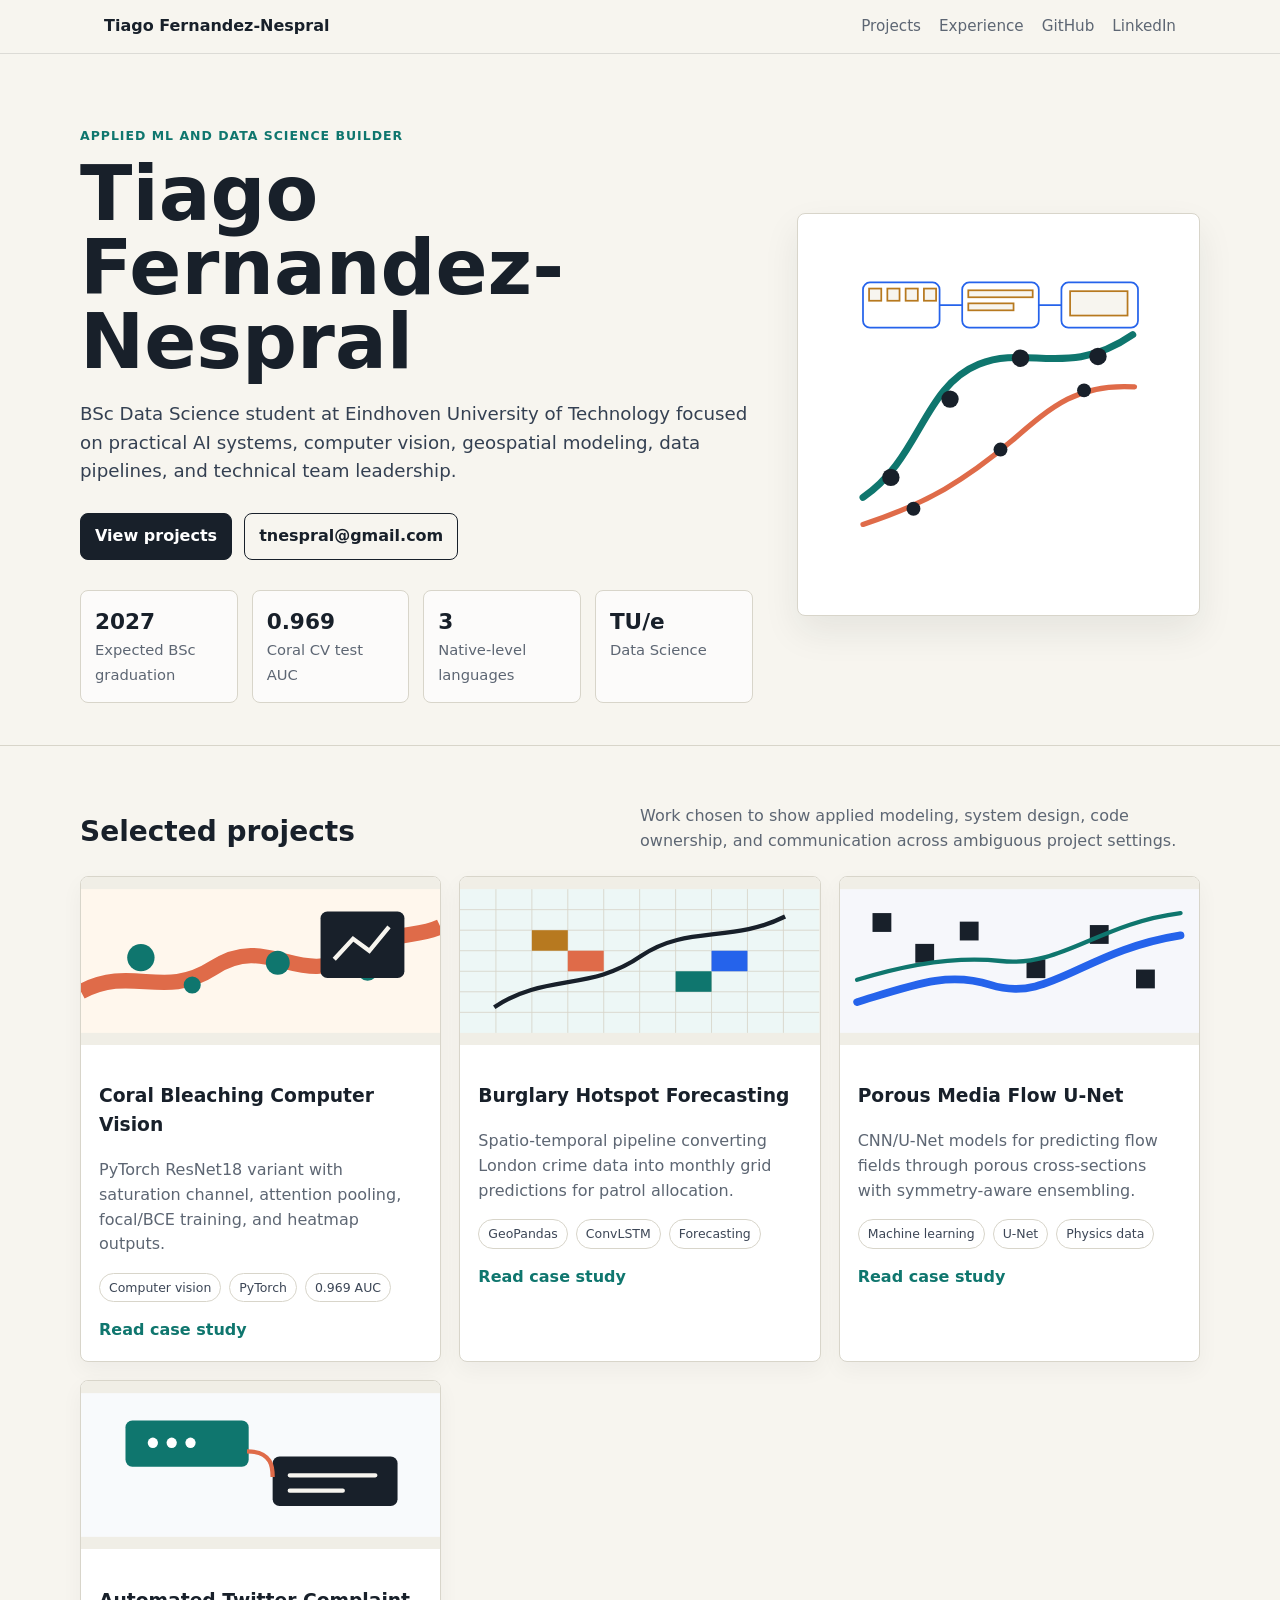
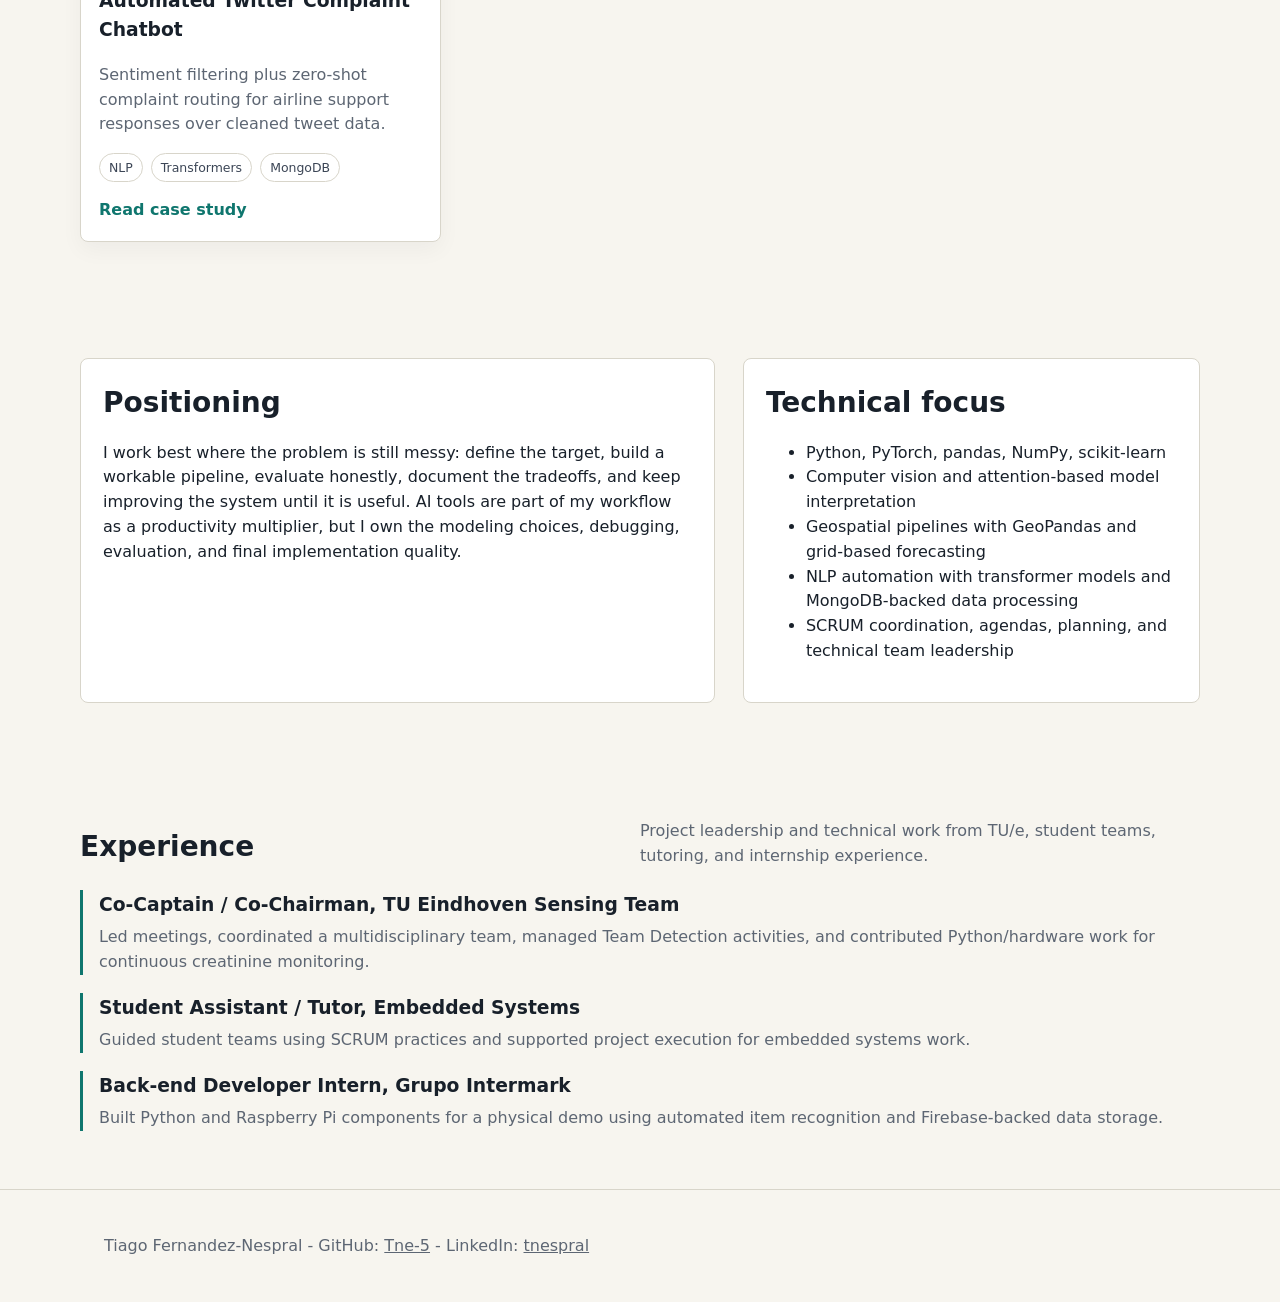
==== index.html @ 51a714b1 "Add files via upload" ====
<!doctype html>
<html lang="en">
<head>
  <meta charset="utf-8">
  <meta name="viewport" content="width=device-width, initial-scale=1">
  <meta name="description" content="Portfolio of Tiago Fernandez-Nespral, applied data science and machine learning student at TU/e.">
  <title>Tiago Fernandez-Nespral</title>
  <link rel="stylesheet" href="styles.css">
</head>
<body>
  <header class="site-header">
    <nav class="nav" aria-label="Primary">
      <a class="brand" href="index.html">Tiago Fernandez-Nespral</a>
      <div class="nav-links">
        <a href="#projects">Projects</a>
        <a href="#experience">Experience</a>
        <a href="https://github.com/Tne-5">GitHub</a>
        <a href="https://www.linkedin.com/in/tnespral/">LinkedIn</a>
      </div>
    </nav>
  </header>

  <main>
    <section class="intro">
      <div class="intro-grid">
        <div>
          <p class="eyebrow">Applied ML and data science builder</p>
          <h1>Tiago Fernandez-Nespral</h1>
          <p class="lead">
            BSc Data Science student at Eindhoven University of Technology focused on practical AI systems,
            computer vision, geospatial modeling, data pipelines, and technical team leadership.
          </p>
          <div class="actions">
            <a class="button" href="#projects">View projects</a>
            <a class="button secondary" href="mailto:tnespral@gmail.com">tnespral@gmail.com</a>
          </div>
          <div class="stats" aria-label="Profile highlights">
            <div class="stat"><strong>2027</strong><span>Expected BSc graduation</span></div>
            <div class="stat"><strong>0.969</strong><span>Coral CV test AUC</span></div>
            <div class="stat"><strong>3</strong><span>Native-level languages</span></div>
            <div class="stat"><strong>TU/e</strong><span>Data Science</span></div>
          </div>
        </div>
        <div class="system-panel" aria-hidden="true">
          <svg class="system-visual" viewBox="0 0 420 420" role="img" aria-label="Applied AI systems visual">
            <rect width="420" height="420" fill="#ffffff"/>
            <path d="M54 305 C120 260 123 178 187 152 C243 129 290 169 364 118" fill="none" stroke="#0f766e" stroke-width="8" stroke-linecap="round"/>
            <path d="M54 336 C128 312 173 284 225 240 C272 199 302 174 366 178" fill="none" stroke="#df6b49" stroke-width="6" stroke-linecap="round"/>
            <g fill="#18202a">
              <circle cx="86" cy="282" r="10"/>
              <circle cx="154" cy="192" r="10"/>
              <circle cx="235" cy="145" r="10"/>
              <circle cx="324" cy="143" r="10"/>
              <circle cx="112" cy="318" r="8"/>
              <circle cx="212" cy="250" r="8"/>
              <circle cx="308" cy="182" r="8"/>
            </g>
            <g fill="none" stroke="#2563eb" stroke-width="2">
              <rect x="54" y="58" width="88" height="52" rx="8"/>
              <rect x="168" y="58" width="88" height="52" rx="8"/>
              <rect x="282" y="58" width="88" height="52" rx="8"/>
              <path d="M142 84 H168 M256 84 H282"/>
            </g>
            <g fill="#f7f5ef" stroke="#b7791f" stroke-width="2">
              <rect x="61" y="65" width="14" height="14"/>
              <rect x="82" y="65" width="14" height="14"/>
              <rect x="103" y="65" width="14" height="14"/>
              <rect x="124" y="65" width="14" height="14"/>
              <rect x="175" y="67" width="74" height="8"/>
              <rect x="175" y="82" width="52" height="8"/>
              <rect x="292" y="68" width="66" height="28"/>
            </g>
          </svg>
        </div>
      </div>
    </section>

    <section id="projects" class="section wrap">
      <div class="section-head">
        <h2>Selected projects</h2>
        <p>Work chosen to show applied modeling, system design, code ownership, and communication across ambiguous project settings.</p>
      </div>

      <div class="projects">
        <article class="project-card">
          <svg class="project-visual" viewBox="0 0 420 168" aria-label="Coral model visual">
            <rect width="420" height="168" fill="#fff7ed"/>
            <path d="M0 120 C60 88 96 130 155 92 C219 50 255 118 320 76 C365 47 390 58 420 44" fill="none" stroke="#df6b49" stroke-width="18"/>
            <g fill="#0f766e"><circle cx="70" cy="80" r="16"/><circle cx="130" cy="112" r="10"/><circle cx="230" cy="86" r="14"/><circle cx="335" cy="95" r="12"/></g>
            <rect x="280" y="26" width="98" height="78" rx="8" fill="#18202a"/>
            <path d="M296 82 L318 58 L337 72 L360 44" fill="none" stroke="#f7f5ef" stroke-width="5"/>
          </svg>
          <div class="project-body">
            <h3>Coral Bleaching Computer Vision</h3>
            <p class="tagline">PyTorch ResNet18 variant with saturation channel, attention pooling, focal/BCE training, and heatmap outputs.</p>
            <ul class="meta"><li>Computer vision</li><li>PyTorch</li><li>0.969 AUC</li></ul>
            <a class="card-link" href="projects/coral-bleaching.html">Read case study</a>
          </div>
        </article>

        <article class="project-card">
          <svg class="project-visual" viewBox="0 0 420 168" aria-label="Burglary hotspot visual">
            <rect width="420" height="168" fill="#edf7f6"/>
            <g stroke="#d8d5ca" stroke-width="1">
              <path d="M0 24 H420 M0 48 H420 M0 72 H420 M0 96 H420 M0 120 H420 M0 144 H420"/>
              <path d="M42 0 V168 M84 0 V168 M126 0 V168 M168 0 V168 M210 0 V168 M252 0 V168 M294 0 V168 M336 0 V168 M378 0 V168"/>
            </g>
            <rect x="84" y="48" width="42" height="24" fill="#b7791f"/>
            <rect x="126" y="72" width="42" height="24" fill="#df6b49"/>
            <rect x="252" y="96" width="42" height="24" fill="#0f766e"/>
            <rect x="294" y="72" width="42" height="24" fill="#2563eb"/>
            <path d="M40 138 C100 98 152 120 212 78 C264 42 318 63 380 32" fill="none" stroke="#18202a" stroke-width="5"/>
          </svg>
          <div class="project-body">
            <h3>Burglary Hotspot Forecasting</h3>
            <p class="tagline">Spatio-temporal pipeline converting London crime data into monthly grid predictions for patrol allocation.</p>
            <ul class="meta"><li>GeoPandas</li><li>ConvLSTM</li><li>Forecasting</li></ul>
            <a class="card-link" href="projects/burglary-hotspot.html">Read case study</a>
          </div>
        </article>

        <article class="project-card">
          <svg class="project-visual" viewBox="0 0 420 168" aria-label="Porous media visual">
            <rect width="420" height="168" fill="#f6f7fb"/>
            <g fill="#18202a">
              <rect x="38" y="28" width="22" height="22"/><rect x="88" y="64" width="22" height="22"/><rect x="140" y="38" width="22" height="22"/>
              <rect x="218" y="82" width="22" height="22"/><rect x="292" y="42" width="22" height="22"/><rect x="346" y="94" width="22" height="22"/>
            </g>
            <path d="M20 132 C86 112 126 96 176 112 C244 134 284 72 398 54" fill="none" stroke="#2563eb" stroke-width="9" stroke-linecap="round"/>
            <path d="M20 106 C78 88 134 78 188 84 C258 92 303 40 398 28" fill="none" stroke="#0f766e" stroke-width="5" stroke-linecap="round"/>
          </svg>
          <div class="project-body">
            <h3>Porous Media Flow U-Net</h3>
            <p class="tagline">CNN/U-Net models for predicting flow fields through porous cross-sections with symmetry-aware ensembling.</p>
            <ul class="meta"><li>Machine learning</li><li>U-Net</li><li>Physics data</li></ul>
            <a class="card-link" href="projects/porous-media-flow.html">Read case study</a>
          </div>
        </article>

        <article class="project-card">
          <svg class="project-visual" viewBox="0 0 420 168" aria-label="Chatbot visual">
            <rect width="420" height="168" fill="#f8fafc"/>
            <rect x="52" y="32" width="144" height="54" rx="8" fill="#0f766e"/>
            <rect x="224" y="74" width="146" height="58" rx="8" fill="#18202a"/>
            <circle cx="84" cy="58" r="6" fill="#fff"/><circle cx="106" cy="58" r="6" fill="#fff"/><circle cx="128" cy="58" r="6" fill="#fff"/>
            <path d="M244 96 H344 M244 114 H306" stroke="#f7f5ef" stroke-width="5" stroke-linecap="round"/>
            <path d="M194 68 C224 68 224 88 224 98" fill="none" stroke="#df6b49" stroke-width="5"/>
          </svg>
          <div class="project-body">
            <h3>Automated Twitter Complaint Chatbot</h3>
            <p class="tagline">Sentiment filtering plus zero-shot complaint routing for airline support responses over cleaned tweet data.</p>
            <ul class="meta"><li>NLP</li><li>Transformers</li><li>MongoDB</li></ul>
            <a class="card-link" href="projects/twitter-chatbot.html">Read case study</a>
          </div>
        </article>
      </div>
    </section>

    <section id="experience" class="section wrap">
      <div class="two-col">
        <div class="panel">
          <h2>Positioning</h2>
          <p>
            I work best where the problem is still messy: define the target, build a workable pipeline,
            evaluate honestly, document the tradeoffs, and keep improving the system until it is useful.
            AI tools are part of my workflow as a productivity multiplier, but I own the modeling choices,
            debugging, evaluation, and final implementation quality.
          </p>
        </div>
        <div class="panel">
          <h2>Technical focus</h2>
          <ul>
            <li>Python, PyTorch, pandas, NumPy, scikit-learn</li>
            <li>Computer vision and attention-based model interpretation</li>
            <li>Geospatial pipelines with GeoPandas and grid-based forecasting</li>
            <li>NLP automation with transformer models and MongoDB-backed data processing</li>
            <li>SCRUM coordination, agendas, planning, and technical team leadership</li>
          </ul>
        </div>
      </div>
    </section>

    <section class="section wrap">
      <div class="section-head">
        <h2>Experience</h2>
        <p>Project leadership and technical work from TU/e, student teams, tutoring, and internship experience.</p>
      </div>
      <div class="timeline">
        <article class="timeline-item">
          <h3>Co-Captain / Co-Chairman, TU Eindhoven Sensing Team</h3>
          <p>Led meetings, coordinated a multidisciplinary team, managed Team Detection activities, and contributed Python/hardware work for continuous creatinine monitoring.</p>
        </article>
        <article class="timeline-item">
          <h3>Student Assistant / Tutor, Embedded Systems</h3>
          <p>Guided student teams using SCRUM practices and supported project execution for embedded systems work.</p>
        </article>
        <article class="timeline-item">
          <h3>Back-end Developer Intern, Grupo Intermark</h3>
          <p>Built Python and Raspberry Pi components for a physical demo using automated item recognition and Firebase-backed data storage.</p>
        </article>
      </div>
    </section>
  </main>

  <footer class="site-footer">
    <div class="wrap">
      <p>Tiago Fernandez-Nespral - GitHub: <a href="https://github.com/Tne-5">Tne-5</a> - LinkedIn: <a href="https://www.linkedin.com/in/tnespral/">tnespral</a></p>
    </div>
  </footer>
</body>
</html>
---- styles.css ----
:root {
  color-scheme: light;
  --bg: #f7f5ef;
  --surface: #ffffff;
  --ink: #18202a;
  --muted: #5d6673;
  --line: #d8d5ca;
  --teal: #0f766e;
  --blue: #2563eb;
  --coral: #df6b49;
  --gold: #b7791f;
  --green: #2f855a;
  --shadow: 0 16px 36px rgba(24, 32, 42, 0.08);
}

* {
  box-sizing: border-box;
}

body {
  margin: 0;
  font-family: Inter, ui-sans-serif, system-ui, -apple-system, BlinkMacSystemFont, "Segoe UI", sans-serif;
  background: var(--bg);
  color: var(--ink);
  line-height: 1.55;
}

a {
  color: inherit;
}

.site-header {
  position: sticky;
  top: 0;
  z-index: 10;
  border-bottom: 1px solid rgba(24, 32, 42, 0.12);
  background: rgba(247, 245, 239, 0.92);
  backdrop-filter: blur(14px);
}

.nav {
  max-width: 1120px;
  margin: 0 auto;
  padding: 14px 24px;
  display: flex;
  align-items: center;
  justify-content: space-between;
  gap: 24px;
}

.brand {
  font-weight: 800;
  text-decoration: none;
  letter-spacing: 0;
}

.nav-links {
  display: flex;
  gap: 18px;
  align-items: center;
  font-size: 0.95rem;
}

.nav-links a {
  text-decoration: none;
  color: var(--muted);
}

.nav-links a:hover {
  color: var(--ink);
}

.wrap {
  max-width: 1120px;
  margin: 0 auto;
  padding: 0 24px;
}

.intro {
  padding: 72px 24px 42px;
  border-bottom: 1px solid var(--line);
}

.intro-grid {
  max-width: 1120px;
  margin: 0 auto;
  display: grid;
  grid-template-columns: minmax(0, 1.25fr) minmax(320px, 0.75fr);
  gap: 44px;
  align-items: center;
}

.eyebrow {
  margin: 0 0 12px;
  color: var(--teal);
  font-weight: 700;
  text-transform: uppercase;
  font-size: 0.78rem;
  letter-spacing: 0.08em;
}

h1 {
  margin: 0;
  font-size: clamp(2.55rem, 6vw, 5.3rem);
  line-height: 0.96;
  letter-spacing: 0;
}

.lead {
  margin: 22px 0 0;
  max-width: 760px;
  color: #344052;
  font-size: 1.14rem;
}

.actions {
  display: flex;
  flex-wrap: wrap;
  gap: 12px;
  margin-top: 28px;
}

.button {
  min-height: 42px;
  display: inline-flex;
  align-items: center;
  justify-content: center;
  gap: 8px;
  border: 1px solid var(--ink);
  border-radius: 8px;
  padding: 10px 14px;
  background: var(--ink);
  color: #fff;
  text-decoration: none;
  font-weight: 700;
}

.button.secondary {
  background: transparent;
  color: var(--ink);
}

.system-panel {
  min-height: 350px;
  display: grid;
  place-items: center;
}

.system-visual {
  width: min(100%, 420px);
  aspect-ratio: 1;
  border: 1px solid var(--line);
  border-radius: 8px;
  background: var(--surface);
  box-shadow: var(--shadow);
  padding: 18px;
}

.section {
  padding: 58px 0;
}

.section-head {
  display: flex;
  align-items: end;
  justify-content: space-between;
  gap: 24px;
  margin-bottom: 22px;
}

h2 {
  margin: 0;
  font-size: 1.75rem;
  letter-spacing: 0;
}

.section-head p {
  margin: 0;
  max-width: 560px;
  color: var(--muted);
}

.stats {
  display: grid;
  grid-template-columns: repeat(4, minmax(0, 1fr));
  gap: 14px;
  margin-top: 30px;
}

.stat {
  border: 1px solid var(--line);
  border-radius: 8px;
  padding: 14px;
  background: rgba(255, 255, 255, 0.68);
}

.stat strong {
  display: block;
  font-size: 1.35rem;
}

.stat span {
  color: var(--muted);
  font-size: 0.92rem;
}

.projects {
  display: grid;
  grid-template-columns: repeat(3, minmax(0, 1fr));
  gap: 18px;
}

.project-card {
  min-height: 100%;
  border: 1px solid var(--line);
  border-radius: 8px;
  background: var(--surface);
  overflow: hidden;
  box-shadow: 0 8px 22px rgba(24, 32, 42, 0.045);
}

.project-visual {
  width: 100%;
  height: 168px;
  background: #f0eee6;
  display: block;
}

.project-body {
  padding: 18px;
}

.tagline {
  color: var(--muted);
  margin: 8px 0 16px;
}

.meta {
  display: flex;
  flex-wrap: wrap;
  gap: 8px;
  margin: 0 0 16px;
  padding: 0;
  list-style: none;
}

.meta li {
  border: 1px solid var(--line);
  border-radius: 999px;
  padding: 4px 9px;
  color: #3c4656;
  font-size: 0.78rem;
}

.card-link {
  display: inline-flex;
  font-weight: 800;
  text-decoration: none;
  color: var(--teal);
}

.two-col {
  display: grid;
  grid-template-columns: minmax(0, 1fr) minmax(280px, 0.72fr);
  gap: 28px;
}

.panel {
  border: 1px solid var(--line);
  border-radius: 8px;
  background: var(--surface);
  padding: 22px;
}

.panel h3,
.project-page h2 {
  margin-top: 0;
}

.timeline {
  display: grid;
  gap: 18px;
}

.timeline-item {
  border-left: 3px solid var(--teal);
  padding-left: 16px;
}

.timeline-item h3 {
  margin: 0;
}

.timeline-item p {
  margin: 6px 0 0;
  color: var(--muted);
}

.project-page {
  padding: 54px 0;
}

.project-title {
  padding: 52px 0 30px;
  border-bottom: 1px solid var(--line);
}

.project-title h1 {
  max-width: 860px;
}

.project-title p {
  max-width: 780px;
}

.detail-grid {
  display: grid;
  grid-template-columns: minmax(0, 1fr) minmax(260px, 0.42fr);
  gap: 24px;
}

.detail-grid .panel ul {
  padding-left: 18px;
}

.repo-link {
  color: var(--blue);
  font-weight: 800;
}

.site-footer {
  border-top: 1px solid var(--line);
  color: var(--muted);
  padding: 28px 24px;
}

pre {
  overflow-x: auto;
  border-radius: 8px;
  background: #111827;
  color: #eef2ff;
  padding: 16px;
  font-size: 0.88rem;
}

@media (max-width: 900px) {
  .intro-grid,
  .two-col,
  .detail-grid {
    grid-template-columns: 1fr;
  }

  .projects,
  .stats {
    grid-template-columns: repeat(2, minmax(0, 1fr));
  }
}

@media (max-width: 620px) {
  .nav {
    align-items: flex-start;
    flex-direction: column;
  }

  .nav-links {
    flex-wrap: wrap;
  }

  .intro {
    padding-top: 42px;
  }

  .projects,
  .stats {
    grid-template-columns: 1fr;
  }

  .section-head {
    align-items: start;
    flex-direction: column;
  }
}
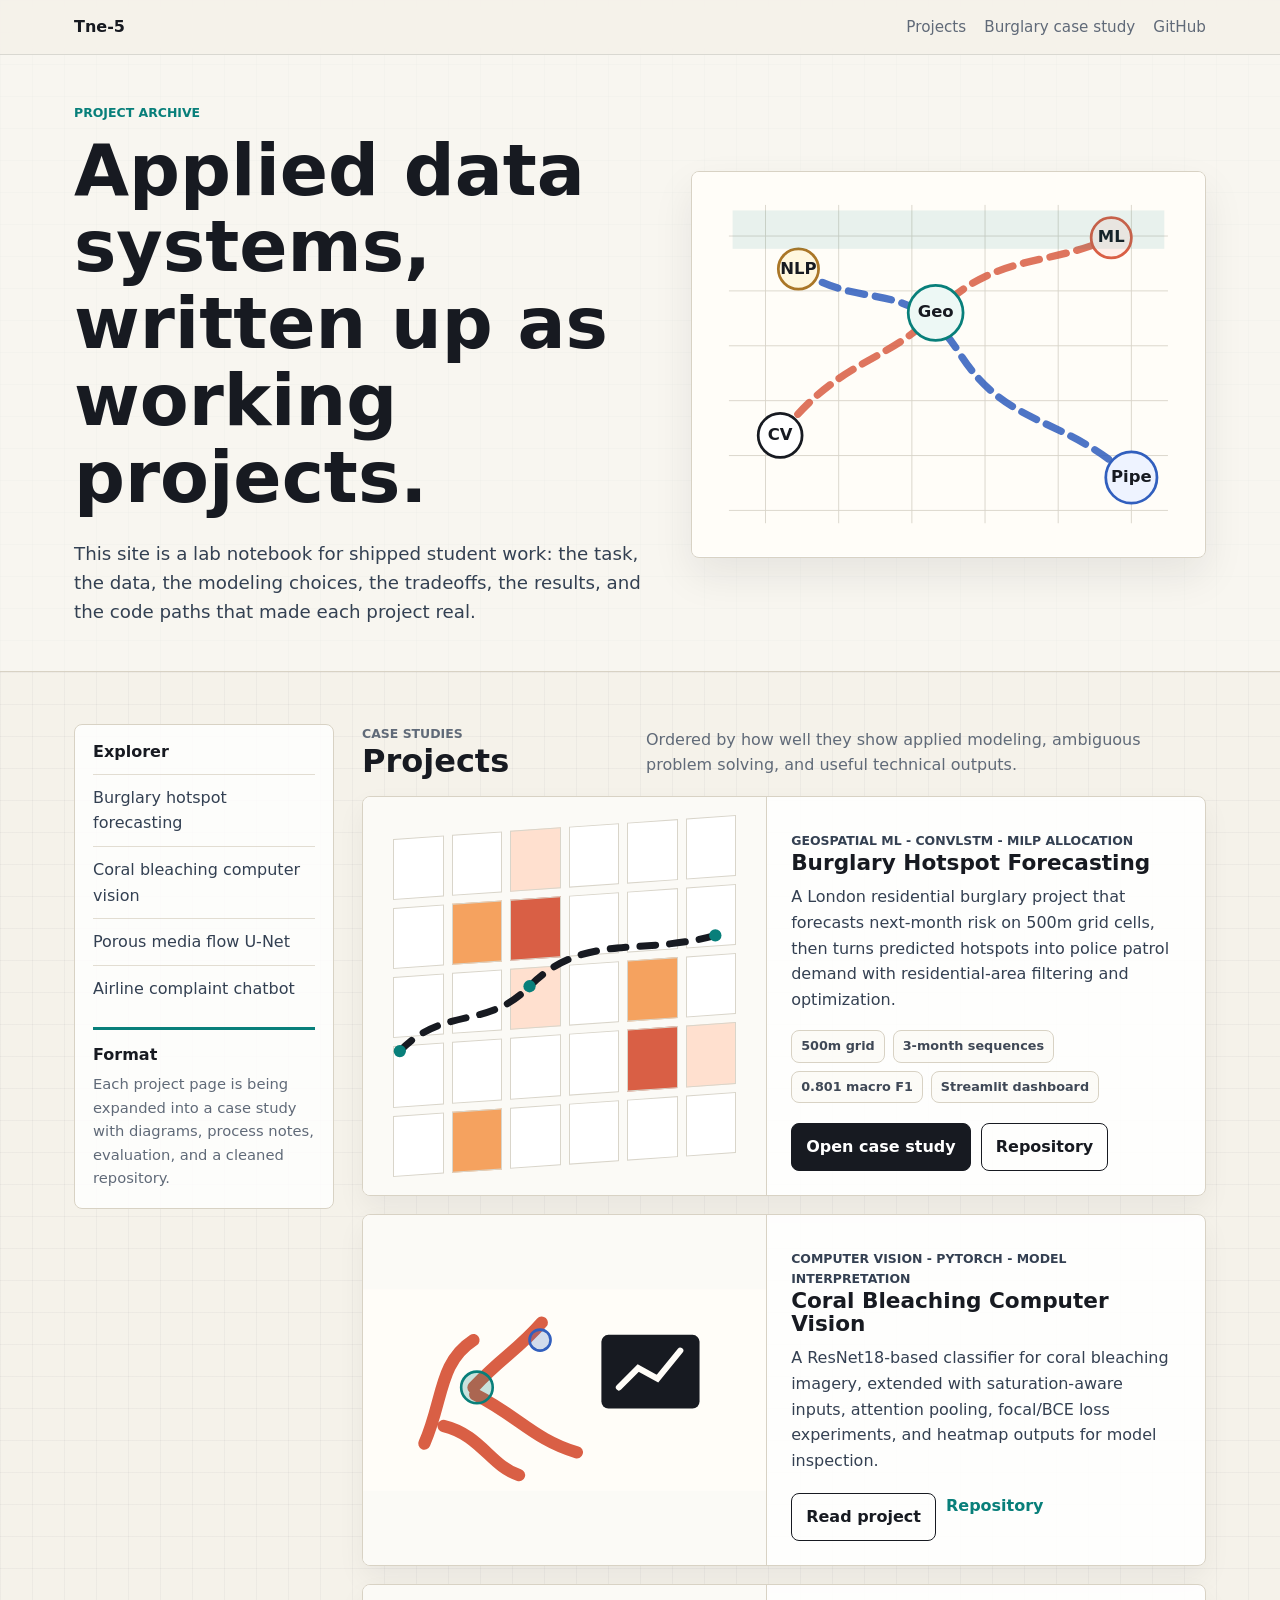
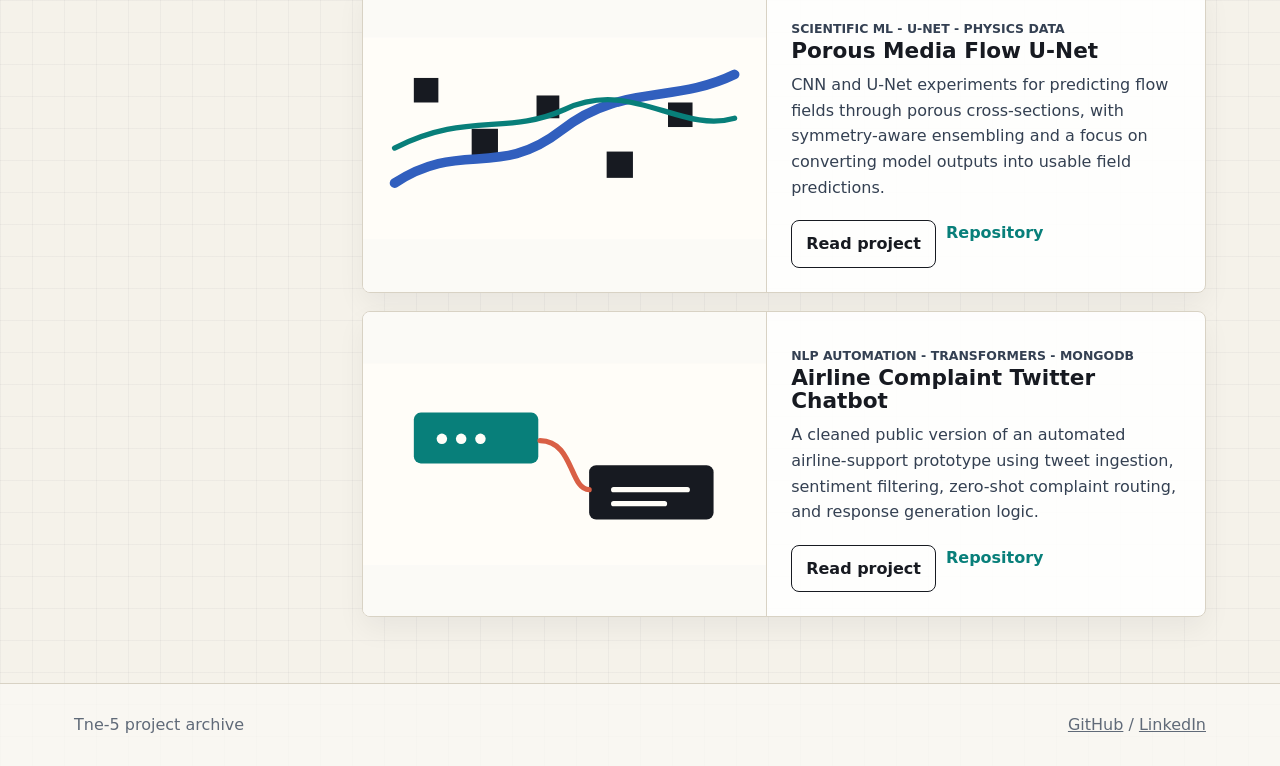
==== commit 8e1ae325: "Project archive website" ====
--- a/index.html
+++ b/index.html
@@ -3,208 +3,216 @@
 <head>
   <meta charset="utf-8">
   <meta name="viewport" content="width=device-width, initial-scale=1">
-  <meta name="description" content="Portfolio of Tiago Fernandez-Nespral, applied data science and machine learning student at TU/e.">
-  <title>Tiago Fernandez-Nespral</title>
+  <meta name="description" content="A project archive for applied data science, machine learning, computer vision, geospatial modeling, and technical prototypes by Tne-5.">
+  <title>Tne-5 Project Archive</title>
   <link rel="stylesheet" href="styles.css">
 </head>
-<body>
+<body class="archive-page">
   <header class="site-header">
     <nav class="nav" aria-label="Primary">
-      <a class="brand" href="index.html">Tiago Fernandez-Nespral</a>
+      <a class="brand" href="index.html">Tne-5</a>
       <div class="nav-links">
-        <a href="#projects">Projects</a>
-        <a href="#experience">Experience</a>
+        <a href="#project-index">Projects</a>
+        <a href="projects/burglary-hotspot.html">Burglary case study</a>
         <a href="https://github.com/Tne-5">GitHub</a>
-        <a href="https://www.linkedin.com/in/tnespral/">LinkedIn</a>
       </div>
     </nav>
   </header>
 
   <main>
-    <section class="intro">
-      <div class="intro-grid">
-        <div>
-          <p class="eyebrow">Applied ML and data science builder</p>
-          <h1>Tiago Fernandez-Nespral</h1>
+    <section class="archive-hero">
+      <div class="wrap archive-hero-grid">
+        <div class="archive-copy">
+          <p class="eyebrow">Project archive</p>
+          <h1>Applied data systems, written up as working projects.</h1>
           <p class="lead">
-            BSc Data Science student at Eindhoven University of Technology focused on practical AI systems,
-            computer vision, geospatial modeling, data pipelines, and technical team leadership.
+            This site is a lab notebook for shipped student work: the task, the data, the modeling choices,
+            the tradeoffs, the results, and the code paths that made each project real.
           </p>
-          <div class="actions">
-            <a class="button" href="#projects">View projects</a>
-            <a class="button secondary" href="mailto:tnespral@gmail.com">tnespral@gmail.com</a>
-          </div>
-          <div class="stats" aria-label="Profile highlights">
-            <div class="stat"><strong>2027</strong><span>Expected BSc graduation</span></div>
-            <div class="stat"><strong>0.969</strong><span>Coral CV test AUC</span></div>
-            <div class="stat"><strong>3</strong><span>Native-level languages</span></div>
-            <div class="stat"><strong>TU/e</strong><span>Data Science</span></div>
-          </div>
-        </div>
-        <div class="system-panel" aria-hidden="true">
-          <svg class="system-visual" viewBox="0 0 420 420" role="img" aria-label="Applied AI systems visual">
-            <rect width="420" height="420" fill="#ffffff"/>
-            <path d="M54 305 C120 260 123 178 187 152 C243 129 290 169 364 118" fill="none" stroke="#0f766e" stroke-width="8" stroke-linecap="round"/>
-            <path d="M54 336 C128 312 173 284 225 240 C272 199 302 174 366 178" fill="none" stroke="#df6b49" stroke-width="6" stroke-linecap="round"/>
-            <g fill="#18202a">
-              <circle cx="86" cy="282" r="10"/>
-              <circle cx="154" cy="192" r="10"/>
-              <circle cx="235" cy="145" r="10"/>
-              <circle cx="324" cy="143" r="10"/>
-              <circle cx="112" cy="318" r="8"/>
-              <circle cx="212" cy="250" r="8"/>
-              <circle cx="308" cy="182" r="8"/>
-            </g>
-            <g fill="none" stroke="#2563eb" stroke-width="2">
-              <rect x="54" y="58" width="88" height="52" rx="8"/>
-              <rect x="168" y="58" width="88" height="52" rx="8"/>
-              <rect x="282" y="58" width="88" height="52" rx="8"/>
-              <path d="M142 84 H168 M256 84 H282"/>
-            </g>
-            <g fill="#f7f5ef" stroke="#b7791f" stroke-width="2">
-              <rect x="61" y="65" width="14" height="14"/>
-              <rect x="82" y="65" width="14" height="14"/>
-              <rect x="103" y="65" width="14" height="14"/>
-              <rect x="124" y="65" width="14" height="14"/>
-              <rect x="175" y="67" width="74" height="8"/>
-              <rect x="175" y="82" width="52" height="8"/>
-              <rect x="292" y="68" width="66" height="28"/>
+        </div>
+        <div class="atlas-visual" aria-label="Project map visual">
+          <svg viewBox="0 0 560 420" role="img" aria-label="A connected map of project areas">
+            <rect class="atlas-bg" x="0" y="0" width="560" height="420"/>
+            <g class="atlas-grid">
+              <path d="M40 70 H520 M40 130 H520 M40 190 H520 M40 250 H520 M40 310 H520 M40 370 H520"/>
+              <path d="M80 36 V384 M160 36 V384 M240 36 V384 M320 36 V384 M400 36 V384 M480 36 V384"/>
+            </g>
+            <path class="atlas-line atlas-line-one" d="M96 288 C160 204 212 210 266 154 C330 88 388 104 458 72"/>
+            <path class="atlas-line atlas-line-two" d="M116 106 C184 154 238 112 292 198 C344 280 402 264 480 334"/>
+            <g class="atlas-node atlas-node-a">
+              <circle cx="96" cy="288" r="24"/>
+              <text x="96" y="293">CV</text>
+            </g>
+            <g class="atlas-node atlas-node-b">
+              <circle cx="266" cy="154" r="30"/>
+              <text x="266" y="159">Geo</text>
+            </g>
+            <g class="atlas-node atlas-node-c">
+              <circle cx="458" cy="72" r="22"/>
+              <text x="458" y="77">ML</text>
+            </g>
+            <g class="atlas-node atlas-node-d">
+              <circle cx="116" cy="106" r="22"/>
+              <text x="116" y="111">NLP</text>
+            </g>
+            <g class="atlas-node atlas-node-e">
+              <circle cx="480" cy="334" r="28"/>
+              <text x="480" y="339">Pipe</text>
+            </g>
+            <g class="atlas-scan">
+              <rect x="44" y="42" width="472" height="42"/>
             </g>
           </svg>
         </div>
       </div>
     </section>
 
-    <section id="projects" class="section wrap">
-      <div class="section-head">
-        <h2>Selected projects</h2>
-        <p>Work chosen to show applied modeling, system design, code ownership, and communication across ambiguous project settings.</p>
-      </div>
-
-      <div class="projects">
-        <article class="project-card">
-          <svg class="project-visual" viewBox="0 0 420 168" aria-label="Coral model visual">
-            <rect width="420" height="168" fill="#fff7ed"/>
-            <path d="M0 120 C60 88 96 130 155 92 C219 50 255 118 320 76 C365 47 390 58 420 44" fill="none" stroke="#df6b49" stroke-width="18"/>
-            <g fill="#0f766e"><circle cx="70" cy="80" r="16"/><circle cx="130" cy="112" r="10"/><circle cx="230" cy="86" r="14"/><circle cx="335" cy="95" r="12"/></g>
-            <rect x="280" y="26" width="98" height="78" rx="8" fill="#18202a"/>
-            <path d="M296 82 L318 58 L337 72 L360 44" fill="none" stroke="#f7f5ef" stroke-width="5"/>
-          </svg>
-          <div class="project-body">
-            <h3>Coral Bleaching Computer Vision</h3>
-            <p class="tagline">PyTorch ResNet18 variant with saturation channel, attention pooling, focal/BCE training, and heatmap outputs.</p>
-            <ul class="meta"><li>Computer vision</li><li>PyTorch</li><li>0.969 AUC</li></ul>
-            <a class="card-link" href="projects/coral-bleaching.html">Read case study</a>
+    <section class="wrap archive-shell" id="project-index">
+      <aside class="explorer-panel" aria-label="Project explorer">
+        <h2>Explorer</h2>
+        <a href="projects/burglary-hotspot.html">Burglary hotspot forecasting</a>
+        <a href="projects/coral-bleaching.html">Coral bleaching computer vision</a>
+        <a href="projects/porous-media-flow.html">Porous media flow U-Net</a>
+        <a href="projects/twitter-chatbot.html">Airline complaint chatbot</a>
+        <div class="explorer-note">
+          <strong>Format</strong>
+          <span>Each project page is being expanded into a case study with diagrams, process notes, evaluation, and a cleaned repository.</span>
+        </div>
+      </aside>
+
+      <div class="archive-feed">
+        <div class="section-head compact">
+          <div>
+            <p class="eyebrow">Case studies</p>
+            <h2>Projects</h2>
+          </div>
+          <p>Ordered by how well they show applied modeling, ambiguous problem solving, and useful technical outputs.</p>
+        </div>
+
+        <article class="project-entry featured-project">
+          <figure class="entry-visual burglary-thumb" aria-label="Animated burglary hotspot grid">
+            <div class="thumb-grid" aria-hidden="true">
+              <span></span><span></span><span class="warm"></span><span></span><span></span><span></span>
+              <span></span><span class="risk"></span><span class="hot"></span><span></span><span></span><span></span>
+              <span></span><span></span><span class="warm"></span><span></span><span class="risk"></span><span></span>
+              <span></span><span></span><span></span><span></span><span class="hot"></span><span class="warm"></span>
+              <span></span><span class="risk"></span><span></span><span></span><span></span><span></span>
+            </div>
+            <svg viewBox="0 0 460 230" aria-hidden="true">
+              <path class="route-path" d="M42 178 C92 126 142 154 190 104 C252 42 316 70 402 46"/>
+              <circle class="route-dot" cx="42" cy="178" r="7"/>
+              <circle class="route-dot delay-one" cx="190" cy="104" r="7"/>
+              <circle class="route-dot delay-two" cx="402" cy="46" r="7"/>
+            </svg>
+          </figure>
+          <div class="entry-body">
+            <p class="entry-kicker">Geospatial ML - ConvLSTM - MILP allocation</p>
+            <h3>Burglary Hotspot Forecasting</h3>
+            <p>
+              A London residential burglary project that forecasts next-month risk on 500m grid cells,
+              then turns predicted hotspots into police patrol demand with residential-area filtering and optimization.
+            </p>
+            <div class="entry-facts">
+              <span>500m grid</span>
+              <span>3-month sequences</span>
+              <span>0.801 macro F1</span>
+              <span>Streamlit dashboard</span>
+            </div>
+            <div class="entry-actions">
+              <a class="button" href="projects/burglary-hotspot.html">Open case study</a>
+              <a class="button secondary" href="https://github.com/Tne-5/burglary-hotspot-forecasting">Repository</a>
+            </div>
           </div>
         </article>
 
-        <article class="project-card">
-          <svg class="project-visual" viewBox="0 0 420 168" aria-label="Burglary hotspot visual">
-            <rect width="420" height="168" fill="#edf7f6"/>
-            <g stroke="#d8d5ca" stroke-width="1">
-              <path d="M0 24 H420 M0 48 H420 M0 72 H420 M0 96 H420 M0 120 H420 M0 144 H420"/>
-              <path d="M42 0 V168 M84 0 V168 M126 0 V168 M168 0 V168 M210 0 V168 M252 0 V168 M294 0 V168 M336 0 V168 M378 0 V168"/>
-            </g>
-            <rect x="84" y="48" width="42" height="24" fill="#b7791f"/>
-            <rect x="126" y="72" width="42" height="24" fill="#df6b49"/>
-            <rect x="252" y="96" width="42" height="24" fill="#0f766e"/>
-            <rect x="294" y="72" width="42" height="24" fill="#2563eb"/>
-            <path d="M40 138 C100 98 152 120 212 78 C264 42 318 63 380 32" fill="none" stroke="#18202a" stroke-width="5"/>
-          </svg>
-          <div class="project-body">
-            <h3>Burglary Hotspot Forecasting</h3>
-            <p class="tagline">Spatio-temporal pipeline converting London crime data into monthly grid predictions for patrol allocation.</p>
-            <ul class="meta"><li>GeoPandas</li><li>ConvLSTM</li><li>Forecasting</li></ul>
-            <a class="card-link" href="projects/burglary-hotspot.html">Read case study</a>
-          </div>
-        </article>
-
-        <article class="project-card">
-          <svg class="project-visual" viewBox="0 0 420 168" aria-label="Porous media visual">
-            <rect width="420" height="168" fill="#f6f7fb"/>
-            <g fill="#18202a">
-              <rect x="38" y="28" width="22" height="22"/><rect x="88" y="64" width="22" height="22"/><rect x="140" y="38" width="22" height="22"/>
-              <rect x="218" y="82" width="22" height="22"/><rect x="292" y="42" width="22" height="22"/><rect x="346" y="94" width="22" height="22"/>
-            </g>
-            <path d="M20 132 C86 112 126 96 176 112 C244 134 284 72 398 54" fill="none" stroke="#2563eb" stroke-width="9" stroke-linecap="round"/>
-            <path d="M20 106 C78 88 134 78 188 84 C258 92 303 40 398 28" fill="none" stroke="#0f766e" stroke-width="5" stroke-linecap="round"/>
-          </svg>
-          <div class="project-body">
-            <h3>Porous Media Flow U-Net</h3>
-            <p class="tagline">CNN/U-Net models for predicting flow fields through porous cross-sections with symmetry-aware ensembling.</p>
-            <ul class="meta"><li>Machine learning</li><li>U-Net</li><li>Physics data</li></ul>
-            <a class="card-link" href="projects/porous-media-flow.html">Read case study</a>
-          </div>
-        </article>
-
-        <article class="project-card">
-          <svg class="project-visual" viewBox="0 0 420 168" aria-label="Chatbot visual">
-            <rect width="420" height="168" fill="#f8fafc"/>
-            <rect x="52" y="32" width="144" height="54" rx="8" fill="#0f766e"/>
-            <rect x="224" y="74" width="146" height="58" rx="8" fill="#18202a"/>
-            <circle cx="84" cy="58" r="6" fill="#fff"/><circle cx="106" cy="58" r="6" fill="#fff"/><circle cx="128" cy="58" r="6" fill="#fff"/>
-            <path d="M244 96 H344 M244 114 H306" stroke="#f7f5ef" stroke-width="5" stroke-linecap="round"/>
-            <path d="M194 68 C224 68 224 88 224 98" fill="none" stroke="#df6b49" stroke-width="5"/>
-          </svg>
-          <div class="project-body">
-            <h3>Automated Twitter Complaint Chatbot</h3>
-            <p class="tagline">Sentiment filtering plus zero-shot complaint routing for airline support responses over cleaned tweet data.</p>
-            <ul class="meta"><li>NLP</li><li>Transformers</li><li>MongoDB</li></ul>
-            <a class="card-link" href="projects/twitter-chatbot.html">Read case study</a>
-          </div>
-        </article>
-      </div>
-    </section>
-
-    <section id="experience" class="section wrap">
-      <div class="two-col">
-        <div class="panel">
-          <h2>Positioning</h2>
-          <p>
-            I work best where the problem is still messy: define the target, build a workable pipeline,
-            evaluate honestly, document the tradeoffs, and keep improving the system until it is useful.
-            AI tools are part of my workflow as a productivity multiplier, but I own the modeling choices,
-            debugging, evaluation, and final implementation quality.
-          </p>
-        </div>
-        <div class="panel">
-          <h2>Technical focus</h2>
-          <ul>
-            <li>Python, PyTorch, pandas, NumPy, scikit-learn</li>
-            <li>Computer vision and attention-based model interpretation</li>
-            <li>Geospatial pipelines with GeoPandas and grid-based forecasting</li>
-            <li>NLP automation with transformer models and MongoDB-backed data processing</li>
-            <li>SCRUM coordination, agendas, planning, and technical team leadership</li>
-          </ul>
-        </div>
-      </div>
-    </section>
-
-    <section class="section wrap">
-      <div class="section-head">
-        <h2>Experience</h2>
-        <p>Project leadership and technical work from TU/e, student teams, tutoring, and internship experience.</p>
-      </div>
-      <div class="timeline">
-        <article class="timeline-item">
-          <h3>Co-Captain / Co-Chairman, TU Eindhoven Sensing Team</h3>
-          <p>Led meetings, coordinated a multidisciplinary team, managed Team Detection activities, and contributed Python/hardware work for continuous creatinine monitoring.</p>
-        </article>
-        <article class="timeline-item">
-          <h3>Student Assistant / Tutor, Embedded Systems</h3>
-          <p>Guided student teams using SCRUM practices and supported project execution for embedded systems work.</p>
-        </article>
-        <article class="timeline-item">
-          <h3>Back-end Developer Intern, Grupo Intermark</h3>
-          <p>Built Python and Raspberry Pi components for a physical demo using automated item recognition and Firebase-backed data storage.</p>
-        </article>
+        <div class="project-list">
+          <article class="project-entry">
+            <figure class="entry-visual coral-thumb" aria-label="Coral bleaching model visual">
+              <svg viewBox="0 0 460 230" role="img" aria-label="Coral image model layers">
+                <rect class="soft-panel" width="460" height="230"/>
+                <path class="coral-branch" d="M70 176 C92 126 86 84 126 58 M126 112 C160 76 176 70 204 38 M128 120 C176 144 196 172 244 186 M92 156 C134 166 146 202 178 212"/>
+                <rect x="272" y="52" width="112" height="84" rx="8" class="dark-chip"/>
+                <path class="signal-line" d="M292 112 L314 90 L336 102 L362 70"/>
+                <circle class="focus-dot" cx="130" cy="112" r="18"/>
+                <circle class="focus-dot alt" cx="202" cy="58" r="12"/>
+              </svg>
+            </figure>
+            <div class="entry-body">
+              <p class="entry-kicker">Computer vision - PyTorch - model interpretation</p>
+              <h3>Coral Bleaching Computer Vision</h3>
+              <p>
+                A ResNet18-based classifier for coral bleaching imagery, extended with saturation-aware inputs,
+                attention pooling, focal/BCE loss experiments, and heatmap outputs for model inspection.
+              </p>
+              <div class="entry-actions">
+                <a class="button secondary" href="projects/coral-bleaching.html">Read project</a>
+                <a class="text-link" href="https://github.com/Tne-5/coral-bleaching-cv">Repository</a>
+              </div>
+            </div>
+          </article>
+
+          <article class="project-entry">
+            <figure class="entry-visual porous-thumb" aria-label="Porous media flow prediction visual">
+              <svg viewBox="0 0 460 230" role="img" aria-label="Flow field across porous blocks">
+                <rect class="soft-panel" width="460" height="230"/>
+                <g class="porous-blocks">
+                  <rect x="58" y="46" width="28" height="28"/>
+                  <rect x="124" y="104" width="30" height="30"/>
+                  <rect x="198" y="66" width="26" height="26"/>
+                  <rect x="278" y="130" width="30" height="30"/>
+                  <rect x="348" y="74" width="28" height="28"/>
+                </g>
+                <path class="flow-line main" d="M36 166 C112 116 154 162 226 106 C294 52 354 76 424 42"/>
+                <path class="flow-line secondary" d="M36 126 C118 84 164 112 230 82 C306 46 362 110 424 92"/>
+              </svg>
+            </figure>
+            <div class="entry-body">
+              <p class="entry-kicker">Scientific ML - U-Net - physics data</p>
+              <h3>Porous Media Flow U-Net</h3>
+              <p>
+                CNN and U-Net experiments for predicting flow fields through porous cross-sections, with symmetry-aware
+                ensembling and a focus on converting model outputs into usable field predictions.
+              </p>
+              <div class="entry-actions">
+                <a class="button secondary" href="projects/porous-media-flow.html">Read project</a>
+                <a class="text-link" href="https://github.com/Tne-5/porous-media-flow-unet">Repository</a>
+              </div>
+            </div>
+          </article>
+
+          <article class="project-entry">
+            <figure class="entry-visual bot-thumb" aria-label="Automated complaint chatbot visual">
+              <svg viewBox="0 0 460 230" role="img" aria-label="Messages routed through a chatbot pipeline">
+                <rect class="soft-panel" width="460" height="230"/>
+                <rect x="58" y="56" width="142" height="58" rx="8" class="message-one"/>
+                <rect x="258" y="116" width="142" height="62" rx="8" class="message-two"/>
+                <path class="bot-connector" d="M202 88 C240 88 236 144 258 144"/>
+                <circle cx="90" cy="86" r="6"/><circle cx="112" cy="86" r="6"/><circle cx="134" cy="86" r="6"/>
+                <path class="message-line" d="M286 144 H370 M286 160 H344"/>
+              </svg>
+            </figure>
+            <div class="entry-body">
+              <p class="entry-kicker">NLP automation - transformers - MongoDB</p>
+              <h3>Airline Complaint Twitter Chatbot</h3>
+              <p>
+                A cleaned public version of an automated airline-support prototype using tweet ingestion, sentiment filtering,
+                zero-shot complaint routing, and response generation logic.
+              </p>
+              <div class="entry-actions">
+                <a class="button secondary" href="projects/twitter-chatbot.html">Read project</a>
+                <a class="text-link" href="https://github.com/Tne-5/airline-complaint-twitter-chatbot">Repository</a>
+              </div>
+            </div>
+          </article>
+        </div>
       </div>
     </section>
   </main>
 
   <footer class="site-footer">
-    <div class="wrap">
-      <p>Tiago Fernandez-Nespral - GitHub: <a href="https://github.com/Tne-5">Tne-5</a> - LinkedIn: <a href="https://www.linkedin.com/in/tnespral/">tnespral</a></p>
+    <div class="wrap footer-line">
+      <span>Tne-5 project archive</span>
+      <span><a href="https://github.com/Tne-5">GitHub</a> / <a href="https://www.linkedin.com/in/tnespral/">LinkedIn</a></span>
     </div>
   </footer>
 </body>
--- a/styles.css
+++ b/styles.css
@@ -1,45 +1,59 @@
 :root {
   color-scheme: light;
-  --bg: #f7f5ef;
+  --bg: #f5f2ea;
   --surface: #ffffff;
-  --ink: #18202a;
-  --muted: #5d6673;
-  --line: #d8d5ca;
-  --teal: #0f766e;
-  --blue: #2563eb;
-  --coral: #df6b49;
-  --gold: #b7791f;
-  --green: #2f855a;
-  --shadow: 0 16px 36px rgba(24, 32, 42, 0.08);
+  --surface-soft: #fbfaf6;
+  --ink: #171a21;
+  --muted: #606a78;
+  --line: #d8d2c4;
+  --teal: #087f7a;
+  --blue: #315fbe;
+  --coral: #d95f45;
+  --gold: #aa7627;
+  --green: #2d7d54;
+  --shadow: 0 18px 42px rgba(23, 26, 33, 0.08);
 }
 
 * {
   box-sizing: border-box;
+}
+
+html {
+  scroll-behavior: smooth;
 }
 
 body {
   margin: 0;
   font-family: Inter, ui-sans-serif, system-ui, -apple-system, BlinkMacSystemFont, "Segoe UI", sans-serif;
-  background: var(--bg);
+  background:
+    linear-gradient(rgba(23, 26, 33, 0.035) 1px, transparent 1px),
+    linear-gradient(90deg, rgba(23, 26, 33, 0.035) 1px, transparent 1px),
+    var(--bg);
+  background-size: 32px 32px, 32px 32px, auto;
   color: var(--ink);
-  line-height: 1.55;
+  line-height: 1.6;
 }
 
 a {
   color: inherit;
+}
+
+img,
+svg {
+  max-width: 100%;
 }
 
 .site-header {
   position: sticky;
   top: 0;
-  z-index: 10;
-  border-bottom: 1px solid rgba(24, 32, 42, 0.12);
-  background: rgba(247, 245, 239, 0.92);
+  z-index: 20;
+  border-bottom: 1px solid rgba(23, 26, 33, 0.12);
+  background: rgba(245, 242, 234, 0.94);
   backdrop-filter: blur(14px);
 }
 
 .nav {
-  max-width: 1120px;
+  max-width: 1180px;
   margin: 0 auto;
   padding: 14px 24px;
   display: flex;
@@ -49,7 +63,7 @@
 }
 
 .brand {
-  font-weight: 800;
+  font-weight: 850;
   text-decoration: none;
   letter-spacing: 0;
 }
@@ -71,93 +85,215 @@
 }
 
 .wrap {
-  max-width: 1120px;
+  max-width: 1180px;
   margin: 0 auto;
   padding: 0 24px;
 }
 
-.intro {
-  padding: 72px 24px 42px;
+.archive-hero,
+.case-hero {
   border-bottom: 1px solid var(--line);
-}
-
-.intro-grid {
-  max-width: 1120px;
-  margin: 0 auto;
-  display: grid;
-  grid-template-columns: minmax(0, 1.25fr) minmax(320px, 0.75fr);
-  gap: 44px;
+  background: rgba(251, 250, 246, 0.6);
+}
+
+.archive-hero-grid,
+.case-hero-grid {
+  min-height: 520px;
+  display: grid;
+  grid-template-columns: minmax(0, 1.05fr) minmax(360px, 0.95fr);
+  gap: 48px;
   align-items: center;
-}
-
-.eyebrow {
-  margin: 0 0 12px;
+  padding-top: 48px;
+  padding-bottom: 44px;
+}
+
+.archive-copy {
+  max-width: 720px;
+}
+
+.eyebrow,
+.entry-kicker {
+  margin: 0 0 10px;
   color: var(--teal);
-  font-weight: 700;
+  font-size: 0.78rem;
+  font-weight: 800;
+  letter-spacing: 0;
   text-transform: uppercase;
-  font-size: 0.78rem;
-  letter-spacing: 0.08em;
+}
+
+h1,
+h2,
+h3 {
+  line-height: 1.08;
+  letter-spacing: 0;
+  overflow-wrap: anywhere;
 }
 
 h1 {
   margin: 0;
-  font-size: clamp(2.55rem, 6vw, 5.3rem);
-  line-height: 0.96;
-  letter-spacing: 0;
+  font-size: 4.45rem;
+}
+
+h2 {
+  margin: 0;
+  font-size: 2rem;
+}
+
+h3 {
+  margin: 0;
+  font-size: 1.35rem;
 }
 
 .lead {
   margin: 22px 0 0;
   max-width: 760px;
-  color: #344052;
+  color: #334052;
   font-size: 1.14rem;
 }
 
-.actions {
-  display: flex;
-  flex-wrap: wrap;
-  gap: 12px;
-  margin-top: 28px;
-}
-
-.button {
-  min-height: 42px;
-  display: inline-flex;
-  align-items: center;
-  justify-content: center;
-  gap: 8px;
-  border: 1px solid var(--ink);
-  border-radius: 8px;
-  padding: 10px 14px;
-  background: var(--ink);
-  color: #fff;
-  text-decoration: none;
-  font-weight: 700;
-}
-
-.button.secondary {
-  background: transparent;
-  color: var(--ink);
-}
-
-.system-panel {
-  min-height: 350px;
-  display: grid;
-  place-items: center;
-}
-
-.system-visual {
-  width: min(100%, 420px);
-  aspect-ratio: 1;
+.atlas-visual,
+.risk-map-figure {
+  position: relative;
+  margin: 0;
   border: 1px solid var(--line);
   border-radius: 8px;
   background: var(--surface);
   box-shadow: var(--shadow);
+  overflow: hidden;
+}
+
+.atlas-visual {
+  aspect-ratio: 4 / 3;
+}
+
+.atlas-visual svg,
+.risk-map-figure svg {
+  display: block;
+  width: 100%;
+  height: 100%;
+}
+
+.atlas-bg,
+.soft-panel {
+  fill: #fffdf8;
+}
+
+.atlas-grid path {
+  fill: none;
+  stroke: #d9d5ca;
+  stroke-width: 1;
+}
+
+.atlas-line {
+  fill: none;
+  stroke-linecap: round;
+  stroke-width: 8;
+  opacity: 0.86;
+  stroke-dasharray: 18 12;
+  animation: flowDash 4.8s linear infinite;
+}
+
+.atlas-line-one {
+  stroke: var(--coral);
+}
+
+.atlas-line-two {
+  stroke: var(--blue);
+  animation-delay: -1.8s;
+}
+
+.atlas-node circle {
+  fill: var(--surface);
+  stroke: var(--ink);
+  stroke-width: 3;
+}
+
+.atlas-node text {
+  fill: var(--ink);
+  font-size: 18px;
+  font-weight: 850;
+  text-anchor: middle;
+}
+
+.atlas-node-b circle {
+  stroke: var(--teal);
+  fill: #edf8f5;
+}
+
+.atlas-node-c circle {
+  stroke: var(--coral);
+  fill: #fff0ea;
+}
+
+.atlas-node-d circle {
+  stroke: var(--gold);
+  fill: #fff7df;
+}
+
+.atlas-node-e circle {
+  stroke: var(--blue);
+  fill: #eef3ff;
+}
+
+.atlas-scan rect {
+  fill: rgba(8, 127, 122, 0.09);
+  animation: scanAtlas 5s ease-in-out infinite;
+}
+
+.archive-shell {
+  display: grid;
+  grid-template-columns: 260px minmax(0, 1fr);
+  gap: 28px;
+  padding-top: 52px;
+  padding-bottom: 66px;
+}
+
+.explorer-panel,
+.case-toc {
+  position: sticky;
+  top: 78px;
+  align-self: start;
+  border: 1px solid var(--line);
+  border-radius: 8px;
+  background: rgba(255, 255, 255, 0.82);
   padding: 18px;
 }
 
-.section {
-  padding: 58px 0;
+.explorer-panel h2,
+.case-toc h2 {
+  margin-bottom: 14px;
+  font-size: 1rem;
+}
+
+.explorer-panel a,
+.case-toc a {
+  display: block;
+  border-top: 1px solid rgba(216, 210, 196, 0.75);
+  padding: 10px 0;
+  color: #334052;
+  text-decoration: none;
+}
+
+.explorer-panel a:hover,
+.case-toc a:hover {
+  color: var(--teal);
+}
+
+.explorer-note {
+  margin-top: 16px;
+  border-top: 3px solid var(--teal);
+  padding-top: 12px;
+}
+
+.explorer-note strong,
+.explorer-note span {
+  display: block;
+}
+
+.explorer-note span {
+  margin-top: 4px;
+  color: var(--muted);
+  font-size: 0.92rem;
 }
 
 .section-head {
@@ -168,10 +304,8 @@
   margin-bottom: 22px;
 }
 
-h2 {
-  margin: 0;
-  font-size: 1.75rem;
-  letter-spacing: 0;
+.section-head.compact {
+  margin-bottom: 18px;
 }
 
 .section-head p {
@@ -180,204 +314,823 @@
   color: var(--muted);
 }
 
-.stats {
-  display: grid;
-  grid-template-columns: repeat(4, minmax(0, 1fr));
+.archive-feed {
+  min-width: 0;
+}
+
+.project-list {
+  display: grid;
+  gap: 18px;
+}
+
+.project-entry {
+  display: grid;
+  grid-template-columns: minmax(250px, 0.48fr) minmax(0, 0.52fr);
+  gap: 0;
+  border: 1px solid var(--line);
+  border-radius: 8px;
+  background: rgba(255, 255, 255, 0.9);
+  overflow: hidden;
+  box-shadow: 0 12px 28px rgba(23, 26, 33, 0.055);
+}
+
+.featured-project {
+  margin-bottom: 18px;
+}
+
+.entry-visual {
+  position: relative;
+  min-height: 300px;
+  margin: 0;
+  background: var(--surface-soft);
+  border-right: 1px solid var(--line);
+  overflow: hidden;
+}
+
+.entry-visual svg {
+  position: absolute;
+  inset: 0;
+  width: 100%;
+  height: 100%;
+}
+
+.entry-body {
+  min-width: 0;
+  padding: 24px;
+  display: flex;
+  flex-direction: column;
+  justify-content: center;
+}
+
+.entry-body p {
+  margin: 10px 0 0;
+  color: #344052;
+}
+
+.entry-facts {
+  display: flex;
+  flex-wrap: wrap;
+  gap: 8px;
+  margin-top: 18px;
+}
+
+.entry-facts span,
+.meta li {
+  border: 1px solid var(--line);
+  border-radius: 8px;
+  padding: 5px 9px;
+  background: rgba(251, 250, 246, 0.78);
+  color: #3f4856;
+  font-size: 0.8rem;
+  font-weight: 700;
+}
+
+.entry-actions,
+.actions {
+  display: flex;
+  flex-wrap: wrap;
+  gap: 10px;
+  margin-top: 20px;
+}
+
+.button {
+  min-height: 42px;
+  display: inline-flex;
+  align-items: center;
+  justify-content: center;
+  border: 1px solid var(--ink);
+  border-radius: 8px;
+  padding: 10px 14px;
+  background: var(--ink);
+  color: #fff;
+  text-decoration: none;
+  font-weight: 800;
+}
+
+.button.secondary {
+  background: transparent;
+  color: var(--ink);
+}
+
+.text-link,
+.card-link,
+.repo-link,
+.back-link {
+  color: var(--teal);
+  font-weight: 850;
+  text-decoration: none;
+}
+
+.back-link {
+  display: inline-flex;
+  margin-bottom: 18px;
+}
+
+.thumb-grid {
+  position: absolute;
+  inset: 30px;
+  display: grid;
+  grid-template-columns: repeat(6, 1fr);
+  grid-auto-rows: 1fr;
+  gap: 8px;
+  transform: skewY(-4deg);
+}
+
+.thumb-grid span {
+  border: 1px solid #d9d5ca;
+  background: #ffffff;
+}
+
+.thumb-grid .warm {
+  background: #ffe0cf;
+}
+
+.thumb-grid .risk {
+  background: #f5a25f;
+  animation: cellPulse 2.4s ease-in-out infinite;
+}
+
+.thumb-grid .hot {
+  background: #d95f45;
+  animation: cellPulse 1.8s ease-in-out infinite;
+}
+
+.route-path {
+  fill: none;
+  stroke: var(--ink);
+  stroke-width: 8;
+  stroke-linecap: round;
+  stroke-dasharray: 18 16;
+  animation: flowDash 4s linear infinite;
+}
+
+.route-dot {
+  fill: var(--teal);
+  animation: dotPulse 2s ease-in-out infinite;
+}
+
+.delay-one {
+  animation-delay: 0.5s;
+}
+
+.delay-two {
+  animation-delay: 1s;
+}
+
+.coral-branch {
+  fill: none;
+  stroke: var(--coral);
+  stroke-width: 14;
+  stroke-linecap: round;
+}
+
+.dark-chip,
+.message-two {
+  fill: var(--ink);
+}
+
+.signal-line {
+  fill: none;
+  stroke: #fffdf8;
+  stroke-width: 7;
+  stroke-linecap: round;
+}
+
+.focus-dot {
+  fill: rgba(8, 127, 122, 0.22);
+  stroke: var(--teal);
+  stroke-width: 3;
+}
+
+.focus-dot.alt {
+  fill: rgba(49, 95, 190, 0.22);
+  stroke: var(--blue);
+}
+
+.porous-blocks rect {
+  fill: var(--ink);
+}
+
+.flow-line {
+  fill: none;
+  stroke-linecap: round;
+}
+
+.flow-line.main {
+  stroke: var(--blue);
+  stroke-width: 11;
+}
+
+.flow-line.secondary {
+  stroke: var(--teal);
+  stroke-width: 6;
+}
+
+.message-one {
+  fill: var(--teal);
+}
+
+.bot-connector {
+  fill: none;
+  stroke: var(--coral);
+  stroke-width: 6;
+  stroke-linecap: round;
+}
+
+.bot-thumb circle {
+  fill: #fffdf8;
+}
+
+.message-line {
+  stroke: #fffdf8;
+  stroke-width: 6;
+  stroke-linecap: round;
+}
+
+.case-hero-grid {
+  min-height: 560px;
+}
+
+.case-facts {
+  margin-top: 22px;
+}
+
+.risk-map-figure {
+  aspect-ratio: 1.18;
+  min-height: 420px;
+}
+
+.risk-map {
+  position: absolute;
+  inset: 42px;
+  display: grid;
+  grid-template-columns: repeat(8, 1fr);
+  grid-auto-rows: 1fr;
+  gap: 7px;
+  transform: rotate(-6deg) skewY(3deg);
+}
+
+.risk-map span {
+  border: 1px solid #d9d5ca;
+  background: rgba(255, 255, 255, 0.86);
+}
+
+.risk-map .low {
+  background: #dcefeb;
+}
+
+.risk-map .med {
+  background: #f6be77;
+  animation: cellPulse 2.4s ease-in-out infinite;
+}
+
+.risk-map .hot {
+  background: #d95f45;
+  animation: cellPulse 1.8s ease-in-out infinite;
+}
+
+.patrol-overlay {
+  position: absolute;
+  inset: 0;
+}
+
+.borough-line {
+  fill: none;
+  stroke: rgba(23, 26, 33, 0.46);
+  stroke-width: 4;
+}
+
+.patrol-route {
+  fill: none;
+  stroke: var(--ink);
+  stroke-width: 8;
+  stroke-linecap: round;
+  stroke-dasharray: 22 18;
+  animation: flowDash 4.6s linear infinite;
+}
+
+.route-marker {
+  fill: var(--teal);
+  animation: dotPulse 2.2s ease-in-out infinite;
+}
+
+.risk-map-figure figcaption {
+  position: absolute;
+  left: 18px;
+  right: 18px;
+  bottom: 14px;
+  color: var(--muted);
+  font-size: 0.86rem;
+}
+
+.case-layout {
+  display: grid;
+  grid-template-columns: 240px minmax(0, 1fr);
+  gap: 36px;
+  padding-top: 50px;
+  padding-bottom: 72px;
+}
+
+.case-study {
+  min-width: 0;
+}
+
+.case-section {
+  border-bottom: 1px solid var(--line);
+  padding: 0 0 46px;
+  margin-bottom: 46px;
+}
+
+.case-section:last-child {
+  border-bottom: 0;
+  margin-bottom: 0;
+}
+
+.case-section p {
+  color: #344052;
+}
+
+.case-section > p,
+.case-section blockquote,
+.case-section pre {
+  max-width: 860px;
+}
+
+blockquote {
+  margin: 24px 0;
+  border-left: 4px solid var(--teal);
+  padding: 12px 0 12px 18px;
+  color: #253044;
+  font-size: 1.2rem;
+  font-weight: 750;
+}
+
+.signal-grid,
+.result-board,
+.feature-matrix,
+.limit-list {
+  display: grid;
+  grid-template-columns: repeat(3, minmax(0, 1fr));
   gap: 14px;
-  margin-top: 30px;
-}
-
-.stat {
+  margin-top: 22px;
+}
+
+.signal-grid div,
+.result-card,
+.feature-matrix div,
+.limit-list div {
   border: 1px solid var(--line);
   border-radius: 8px;
+  background: rgba(255, 255, 255, 0.85);
+  padding: 16px;
+}
+
+.signal-grid strong,
+.result-card strong {
+  display: block;
+  color: var(--ink);
+  font-size: 2rem;
+  line-height: 1;
+}
+
+.signal-grid span,
+.result-card span,
+.limit-list span {
+  display: block;
+  margin-top: 8px;
+  color: var(--muted);
+}
+
+.pipeline-strip {
+  display: grid;
+  grid-template-columns: repeat(5, minmax(0, 1fr));
+  gap: 10px;
+  margin-top: 22px;
+}
+
+.pipeline-strip div {
+  position: relative;
+  border: 1px solid var(--line);
+  border-radius: 8px;
+  min-height: 176px;
+  background: rgba(255, 255, 255, 0.88);
   padding: 14px;
-  background: rgba(255, 255, 255, 0.68);
-}
-
-.stat strong {
+}
+
+.pipeline-strip span {
+  display: inline-flex;
+  margin-bottom: 24px;
+  width: 34px;
+  height: 34px;
+  align-items: center;
+  justify-content: center;
+  border-radius: 8px;
+  background: var(--ink);
+  color: #fff;
+  font-size: 0.82rem;
+  font-weight: 850;
+}
+
+.pipeline-strip strong,
+.feature-matrix h3,
+.allocation-grid h3 {
   display: block;
-  font-size: 1.35rem;
-}
-
-.stat span {
+  margin: 0;
+  font-size: 1.05rem;
+}
+
+.pipeline-strip p,
+.feature-matrix p {
+  margin: 8px 0 0;
   color: var(--muted);
   font-size: 0.92rem;
 }
 
-.projects {
-  display: grid;
-  grid-template-columns: repeat(3, minmax(0, 1fr));
+.model-demo {
+  display: grid;
+  grid-template-columns: minmax(280px, 1fr) 190px 150px;
   gap: 18px;
-}
-
-.project-card {
-  min-height: 100%;
+  align-items: center;
+  margin: 28px 0;
+}
+
+.month-stack {
+  display: grid;
+  grid-template-columns: repeat(3, 1fr);
+  gap: 12px;
+}
+
+.month-card {
   border: 1px solid var(--line);
   border-radius: 8px;
+  background: #fffdf8;
+  padding: 12px;
+  display: grid;
+  grid-template-columns: repeat(3, 1fr);
+  gap: 6px;
+}
+
+.month-card span {
+  grid-column: 1 / -1;
+  font-weight: 850;
+  color: var(--muted);
+}
+
+.month-card i {
+  aspect-ratio: 1;
+  border: 1px solid #d9d5ca;
+  background: #fff;
+}
+
+.month-card i.med {
+  background: #f6be77;
+}
+
+.month-card i.hot {
+  background: var(--coral);
+}
+
+.month-card.output {
+  border-color: var(--teal);
+  background: #edf8f5;
+}
+
+.model-core {
+  border: 1px solid var(--ink);
+  border-radius: 8px;
+  background: var(--ink);
+  color: #fff;
+  padding: 18px;
+  text-align: center;
+}
+
+.model-core strong,
+.model-core span {
+  display: block;
+}
+
+.model-core span {
+  margin-top: 6px;
+  color: #dfe7ea;
+  font-size: 0.9rem;
+}
+
+.allocation-grid {
+  display: grid;
+  grid-template-columns: minmax(260px, 0.42fr) minmax(0, 0.58fr);
+  gap: 24px;
+  align-items: center;
+  margin-top: 24px;
+}
+
+.allocation-visual {
+  border: 1px solid var(--line);
+  border-radius: 8px;
   background: var(--surface);
-  overflow: hidden;
-  box-shadow: 0 8px 22px rgba(24, 32, 42, 0.045);
-}
-
-.project-visual {
-  width: 100%;
-  height: 168px;
-  background: #f0eee6;
+  aspect-ratio: 1;
+  padding: 28px;
+}
+
+.allocation-cell {
+  position: relative;
+  height: 100%;
+  border: 2px solid var(--ink);
+  background:
+    linear-gradient(rgba(23, 26, 33, 0.08) 1px, transparent 1px),
+    linear-gradient(90deg, rgba(23, 26, 33, 0.08) 1px, transparent 1px),
+    #fffdf8;
+  background-size: 42px 42px;
+}
+
+.house-block,
+.snap-area,
+.grid-border {
+  position: absolute;
   display: block;
 }
 
-.project-body {
+.house-block {
+  background: rgba(45, 125, 84, 0.26);
+  border: 2px solid var(--green);
+}
+
+.block-one {
+  left: 18%;
+  top: 18%;
+  width: 28%;
+  height: 22%;
+}
+
+.block-two {
+  right: 14%;
+  top: 40%;
+  width: 30%;
+  height: 24%;
+}
+
+.block-three {
+  left: 34%;
+  bottom: 14%;
+  width: 34%;
+  height: 18%;
+}
+
+.snap-area {
+  border: 2px dotted var(--blue);
+  border-radius: 50%;
+  opacity: 0.8;
+}
+
+.area-one {
+  left: 8%;
+  top: 8%;
+  width: 58%;
+  height: 58%;
+}
+
+.area-two {
+  right: 7%;
+  bottom: 8%;
+  width: 58%;
+  height: 56%;
+}
+
+.grid-border {
+  inset: 18%;
+  border: 3px solid var(--coral);
+  animation: borderBlink 2.6s ease-in-out infinite;
+}
+
+.check-list {
+  margin: 12px 0 0;
+  padding-left: 18px;
+  color: #344052;
+}
+
+.check-list li + li {
+  margin-top: 8px;
+}
+
+.result-board {
+  grid-template-columns: repeat(4, minmax(0, 1fr));
+}
+
+.metric-bars {
+  display: grid;
+  gap: 12px;
+  margin: 24px 0;
+  max-width: 860px;
+}
+
+.metric-bars div {
+  display: grid;
+  grid-template-columns: 170px minmax(120px, 1fr) 66px;
+  gap: 12px;
+  align-items: center;
+}
+
+.metric-bars span,
+.metric-bars em {
+  color: var(--muted);
+  font-style: normal;
+  font-size: 0.9rem;
+}
+
+.metric-bars b {
+  display: block;
+  height: 12px;
+  border-radius: 8px;
+  background: var(--teal);
+  box-shadow: inset 0 0 0 1px rgba(23, 26, 33, 0.14);
+}
+
+.limit-list {
+  grid-template-columns: repeat(2, minmax(0, 1fr));
+}
+
+pre {
+  overflow-x: auto;
+  border-radius: 8px;
+  background: #121722;
+  color: #eef4ff;
   padding: 18px;
-}
-
-.tagline {
-  color: var(--muted);
-  margin: 8px 0 16px;
+  font-size: 0.92rem;
+  line-height: 1.5;
+}
+
+.project-title,
+.project-page {
+  padding: 54px 0;
+}
+
+.detail-grid,
+.two-col {
+  display: grid;
+  grid-template-columns: minmax(0, 1fr) minmax(280px, 0.42fr);
+  gap: 24px;
+}
+
+.panel {
+  border: 1px solid var(--line);
+  border-radius: 8px;
+  background: var(--surface);
+  padding: 22px;
 }
 
 .meta {
   display: flex;
   flex-wrap: wrap;
   gap: 8px;
-  margin: 0 0 16px;
+  margin: 12px 0 16px;
   padding: 0;
   list-style: none;
 }
 
-.meta li {
-  border: 1px solid var(--line);
-  border-radius: 999px;
-  padding: 4px 9px;
-  color: #3c4656;
-  font-size: 0.78rem;
-}
-
-.card-link {
-  display: inline-flex;
-  font-weight: 800;
-  text-decoration: none;
-  color: var(--teal);
-}
-
-.two-col {
-  display: grid;
-  grid-template-columns: minmax(0, 1fr) minmax(280px, 0.72fr);
-  gap: 28px;
-}
-
-.panel {
-  border: 1px solid var(--line);
-  border-radius: 8px;
-  background: var(--surface);
-  padding: 22px;
-}
-
-.panel h3,
-.project-page h2 {
-  margin-top: 0;
-}
-
-.timeline {
-  display: grid;
-  gap: 18px;
-}
-
-.timeline-item {
-  border-left: 3px solid var(--teal);
-  padding-left: 16px;
-}
-
-.timeline-item h3 {
-  margin: 0;
-}
-
-.timeline-item p {
-  margin: 6px 0 0;
-  color: var(--muted);
-}
-
-.project-page {
-  padding: 54px 0;
-}
-
-.project-title {
-  padding: 52px 0 30px;
-  border-bottom: 1px solid var(--line);
-}
-
-.project-title h1 {
-  max-width: 860px;
-}
-
-.project-title p {
-  max-width: 780px;
-}
-
-.detail-grid {
-  display: grid;
-  grid-template-columns: minmax(0, 1fr) minmax(260px, 0.42fr);
-  gap: 24px;
-}
-
-.detail-grid .panel ul {
-  padding-left: 18px;
-}
-
-.repo-link {
-  color: var(--blue);
-  font-weight: 800;
-}
-
 .site-footer {
   border-top: 1px solid var(--line);
+  padding: 28px 0;
   color: var(--muted);
-  padding: 28px 24px;
-}
-
-pre {
-  overflow-x: auto;
-  border-radius: 8px;
-  background: #111827;
-  color: #eef2ff;
-  padding: 16px;
-  font-size: 0.88rem;
-}
-
-@media (max-width: 900px) {
-  .intro-grid,
+  background: rgba(251, 250, 246, 0.72);
+}
+
+.footer-line {
+  display: flex;
+  justify-content: space-between;
+  gap: 18px;
+}
+
+@keyframes flowDash {
+  to {
+    stroke-dashoffset: -120;
+  }
+}
+
+@keyframes scanAtlas {
+  0%, 100% {
+    transform: translateY(0);
+    opacity: 0.2;
+  }
+  50% {
+    transform: translateY(268px);
+    opacity: 0.55;
+  }
+}
+
+@keyframes cellPulse {
+  0%, 100% {
+    transform: scale(1);
+    filter: saturate(1);
+  }
+  50% {
+    transform: scale(1.04);
+    filter: saturate(1.35);
+  }
+}
+
+@keyframes dotPulse {
+  0%, 100% {
+    opacity: 0.55;
+  }
+  50% {
+    opacity: 1;
+  }
+}
+
+@keyframes borderBlink {
+  0%, 100% {
+    opacity: 0.55;
+  }
+  50% {
+    opacity: 1;
+  }
+}
+
+@media (max-width: 980px) {
+  h1 {
+    font-size: 3.1rem;
+  }
+
+  .archive-hero-grid,
+  .case-hero-grid,
+  .archive-shell,
+  .case-layout,
+  .project-entry,
+  .detail-grid,
   .two-col,
-  .detail-grid {
+  .allocation-grid {
     grid-template-columns: 1fr;
   }
 
-  .projects,
-  .stats {
+  .explorer-panel,
+  .case-toc {
+    position: static;
+  }
+
+  .entry-visual {
+    min-height: 260px;
+    border-right: 0;
+    border-bottom: 1px solid var(--line);
+  }
+
+  .pipeline-strip,
+  .result-board {
     grid-template-columns: repeat(2, minmax(0, 1fr));
   }
-}
-
-@media (max-width: 620px) {
+
+  .model-demo {
+    grid-template-columns: 1fr;
+  }
+}
+
+@media (max-width: 680px) {
   .nav {
     align-items: flex-start;
     flex-direction: column;
   }
 
-  .nav-links {
+  .nav-links,
+  .footer-line {
     flex-wrap: wrap;
   }
 
-  .intro {
-    padding-top: 42px;
-  }
-
-  .projects,
-  .stats {
+  h1 {
+    font-size: 2.35rem;
+  }
+
+  h2 {
+    font-size: 1.55rem;
+  }
+
+  .archive-hero-grid,
+  .case-hero-grid {
+    min-height: auto;
+    padding-top: 36px;
+  }
+
+  .atlas-visual {
+    min-height: 0;
+    width: 100%;
+  }
+
+  .risk-map-figure {
+    min-height: 300px;
+  }
+
+  .signal-grid,
+  .feature-matrix,
+  .limit-list,
+  .pipeline-strip,
+  .result-board,
+  .month-stack {
     grid-template-columns: 1fr;
   }
 
-  .section-head {
-    align-items: start;
-    flex-direction: column;
-  }
-}
-
+  .metric-bars div {
+    grid-template-columns: 1fr;
+    gap: 6px;
+  }
+
+  .entry-body {
+    padding: 18px;
+  }
+}
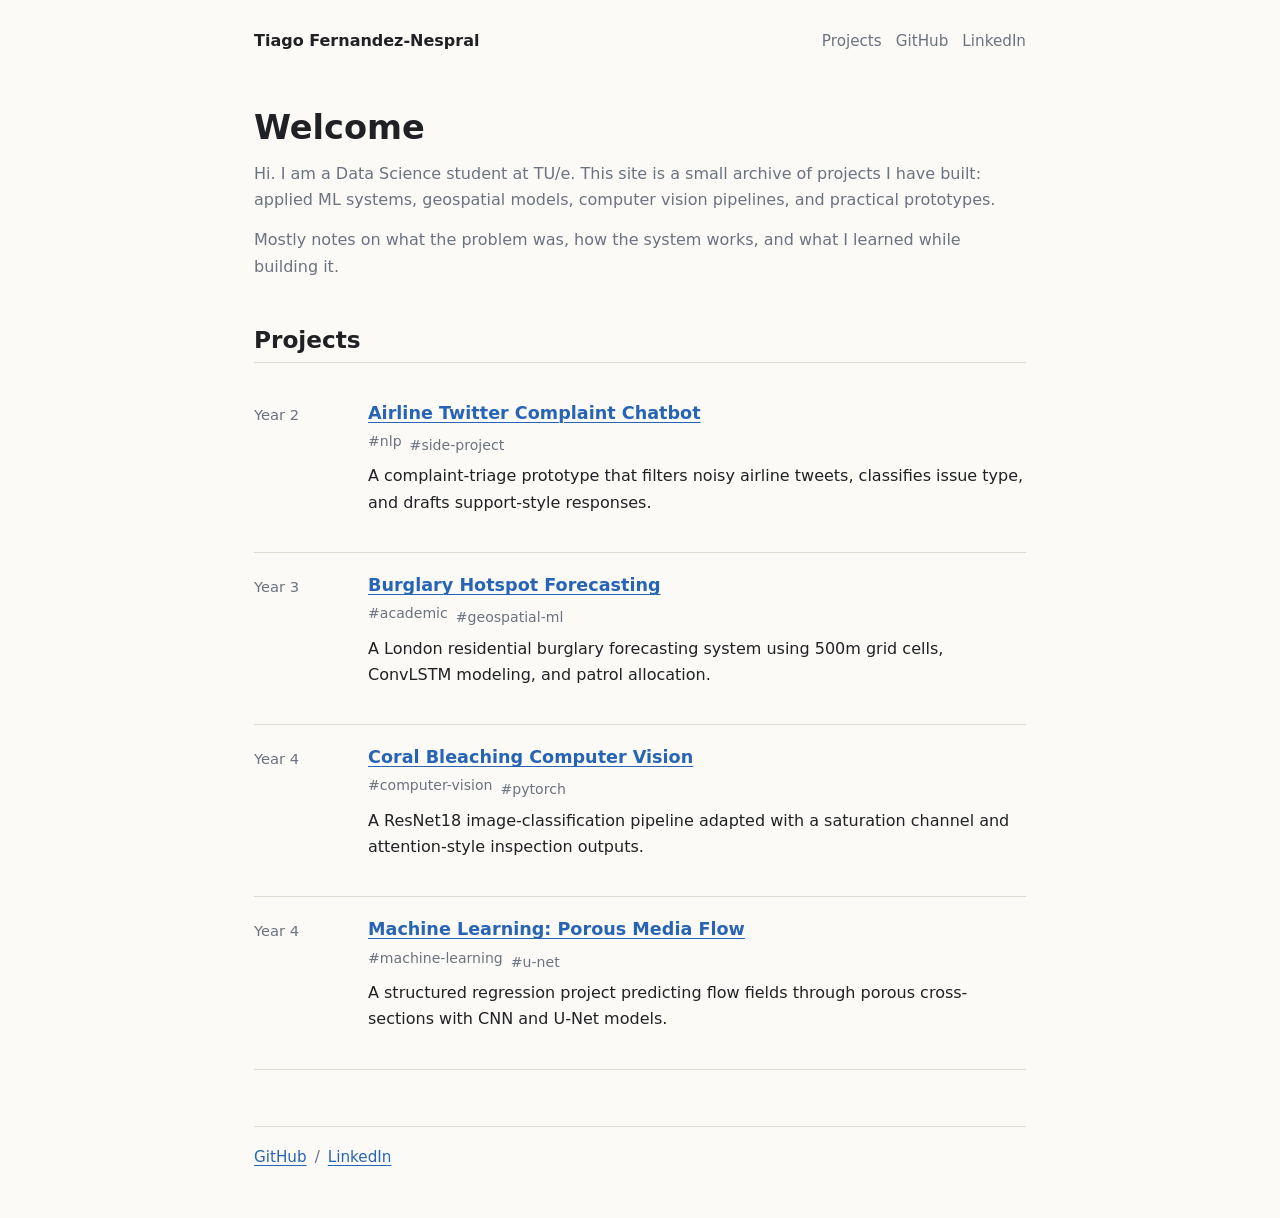
==== commit f7c140b4: "Simplify site into project timeline" ====
--- a/index.html
+++ b/index.html
@@ -3,217 +3,95 @@
 <head>
   <meta charset="utf-8">
   <meta name="viewport" content="width=device-width, initial-scale=1">
-  <meta name="description" content="A project archive for applied data science, machine learning, computer vision, geospatial modeling, and technical prototypes by Tne-5.">
-  <title>Tne-5 Project Archive</title>
+  <meta name="description" content="Project notes by Tiago Fernandez-Nespral. Applied data science, machine learning, computer vision, and geospatial modeling.">
+  <title>Tiago Fernandez-Nespral</title>
   <link rel="stylesheet" href="styles.css">
 </head>
-<body class="archive-page">
+<body>
   <header class="site-header">
-    <nav class="nav" aria-label="Primary">
-      <a class="brand" href="index.html">Tne-5</a>
-      <div class="nav-links">
-        <a href="#project-index">Projects</a>
-        <a href="projects/burglary-hotspot.html">Burglary case study</a>
-        <a href="https://github.com/Tne-5">GitHub</a>
-      </div>
+    <a class="site-title" href="index.html">Tiago Fernandez-Nespral</a>
+    <nav aria-label="Site links">
+      <a href="#projects">Projects</a>
+      <a href="https://github.com/Tne-5">GitHub</a>
+      <a href="https://www.linkedin.com/in/tnespral/">LinkedIn</a>
     </nav>
   </header>
 
   <main>
-    <section class="archive-hero">
-      <div class="wrap archive-hero-grid">
-        <div class="archive-copy">
-          <p class="eyebrow">Project archive</p>
-          <h1>Applied data systems, written up as working projects.</h1>
-          <p class="lead">
-            This site is a lab notebook for shipped student work: the task, the data, the modeling choices,
-            the tradeoffs, the results, and the code paths that made each project real.
+    <article class="intro">
+      <h1>Welcome</h1>
+      <p>
+        Hi. I am a Data Science student at TU/e. This site is a small archive of projects I have built:
+        applied ML systems, geospatial models, computer vision pipelines, and practical prototypes.
+      </p>
+      <p>Mostly notes on what the problem was, how the system works, and what I learned while building it.</p>
+    </article>
+
+    <section id="projects" class="project-index">
+      <h2>Projects</h2>
+
+      <article class="project-row">
+        <time>Year 2</time>
+        <div>
+          <h3><a href="projects/twitter-chatbot.html">Airline Twitter Complaint Chatbot</a></h3>
+          <ul class="tags">
+            <li>nlp</li>
+            <li>side-project</li>
+          </ul>
+          <p>
+            A complaint-triage prototype that filters noisy airline tweets, classifies issue type, and drafts support-style responses.
           </p>
         </div>
-        <div class="atlas-visual" aria-label="Project map visual">
-          <svg viewBox="0 0 560 420" role="img" aria-label="A connected map of project areas">
-            <rect class="atlas-bg" x="0" y="0" width="560" height="420"/>
-            <g class="atlas-grid">
-              <path d="M40 70 H520 M40 130 H520 M40 190 H520 M40 250 H520 M40 310 H520 M40 370 H520"/>
-              <path d="M80 36 V384 M160 36 V384 M240 36 V384 M320 36 V384 M400 36 V384 M480 36 V384"/>
-            </g>
-            <path class="atlas-line atlas-line-one" d="M96 288 C160 204 212 210 266 154 C330 88 388 104 458 72"/>
-            <path class="atlas-line atlas-line-two" d="M116 106 C184 154 238 112 292 198 C344 280 402 264 480 334"/>
-            <g class="atlas-node atlas-node-a">
-              <circle cx="96" cy="288" r="24"/>
-              <text x="96" y="293">CV</text>
-            </g>
-            <g class="atlas-node atlas-node-b">
-              <circle cx="266" cy="154" r="30"/>
-              <text x="266" y="159">Geo</text>
-            </g>
-            <g class="atlas-node atlas-node-c">
-              <circle cx="458" cy="72" r="22"/>
-              <text x="458" y="77">ML</text>
-            </g>
-            <g class="atlas-node atlas-node-d">
-              <circle cx="116" cy="106" r="22"/>
-              <text x="116" y="111">NLP</text>
-            </g>
-            <g class="atlas-node atlas-node-e">
-              <circle cx="480" cy="334" r="28"/>
-              <text x="480" y="339">Pipe</text>
-            </g>
-            <g class="atlas-scan">
-              <rect x="44" y="42" width="472" height="42"/>
-            </g>
-          </svg>
+      </article>
+
+      <article class="project-row">
+        <time>Year 3</time>
+        <div>
+          <h3><a href="projects/burglary-hotspot.html">Burglary Hotspot Forecasting</a></h3>
+          <ul class="tags">
+            <li>academic</li>
+            <li>geospatial-ml</li>
+          </ul>
+          <p>
+            A London residential burglary forecasting system using 500m grid cells, ConvLSTM modeling, and patrol allocation.
+          </p>
         </div>
-      </div>
-    </section>
+      </article>
 
-    <section class="wrap archive-shell" id="project-index">
-      <aside class="explorer-panel" aria-label="Project explorer">
-        <h2>Explorer</h2>
-        <a href="projects/burglary-hotspot.html">Burglary hotspot forecasting</a>
-        <a href="projects/coral-bleaching.html">Coral bleaching computer vision</a>
-        <a href="projects/porous-media-flow.html">Porous media flow U-Net</a>
-        <a href="projects/twitter-chatbot.html">Airline complaint chatbot</a>
-        <div class="explorer-note">
-          <strong>Format</strong>
-          <span>Each project page is being expanded into a case study with diagrams, process notes, evaluation, and a cleaned repository.</span>
+      <article class="project-row">
+        <time>Year 4</time>
+        <div>
+          <h3><a href="projects/coral-bleaching.html">Coral Bleaching Computer Vision</a></h3>
+          <ul class="tags">
+            <li>computer-vision</li>
+            <li>pytorch</li>
+          </ul>
+          <p>
+            A ResNet18 image-classification pipeline adapted with a saturation channel and attention-style inspection outputs.
+          </p>
         </div>
-      </aside>
+      </article>
 
-      <div class="archive-feed">
-        <div class="section-head compact">
-          <div>
-            <p class="eyebrow">Case studies</p>
-            <h2>Projects</h2>
-          </div>
-          <p>Ordered by how well they show applied modeling, ambiguous problem solving, and useful technical outputs.</p>
+      <article class="project-row">
+        <time>Year 4</time>
+        <div>
+          <h3><a href="projects/porous-media-flow.html">Machine Learning: Porous Media Flow</a></h3>
+          <ul class="tags">
+            <li>machine-learning</li>
+            <li>u-net</li>
+          </ul>
+          <p>
+            A structured regression project predicting flow fields through porous cross-sections with CNN and U-Net models.
+          </p>
         </div>
-
-        <article class="project-entry featured-project">
-          <figure class="entry-visual burglary-thumb" aria-label="Animated burglary hotspot grid">
-            <div class="thumb-grid" aria-hidden="true">
-              <span></span><span></span><span class="warm"></span><span></span><span></span><span></span>
-              <span></span><span class="risk"></span><span class="hot"></span><span></span><span></span><span></span>
-              <span></span><span></span><span class="warm"></span><span></span><span class="risk"></span><span></span>
-              <span></span><span></span><span></span><span></span><span class="hot"></span><span class="warm"></span>
-              <span></span><span class="risk"></span><span></span><span></span><span></span><span></span>
-            </div>
-            <svg viewBox="0 0 460 230" aria-hidden="true">
-              <path class="route-path" d="M42 178 C92 126 142 154 190 104 C252 42 316 70 402 46"/>
-              <circle class="route-dot" cx="42" cy="178" r="7"/>
-              <circle class="route-dot delay-one" cx="190" cy="104" r="7"/>
-              <circle class="route-dot delay-two" cx="402" cy="46" r="7"/>
-            </svg>
-          </figure>
-          <div class="entry-body">
-            <p class="entry-kicker">Geospatial ML - ConvLSTM - MILP allocation</p>
-            <h3>Burglary Hotspot Forecasting</h3>
-            <p>
-              A London residential burglary project that forecasts next-month risk on 500m grid cells,
-              then turns predicted hotspots into police patrol demand with residential-area filtering and optimization.
-            </p>
-            <div class="entry-facts">
-              <span>500m grid</span>
-              <span>3-month sequences</span>
-              <span>0.801 macro F1</span>
-              <span>Streamlit dashboard</span>
-            </div>
-            <div class="entry-actions">
-              <a class="button" href="projects/burglary-hotspot.html">Open case study</a>
-              <a class="button secondary" href="https://github.com/Tne-5/burglary-hotspot-forecasting">Repository</a>
-            </div>
-          </div>
-        </article>
-
-        <div class="project-list">
-          <article class="project-entry">
-            <figure class="entry-visual coral-thumb" aria-label="Coral bleaching model visual">
-              <svg viewBox="0 0 460 230" role="img" aria-label="Coral image model layers">
-                <rect class="soft-panel" width="460" height="230"/>
-                <path class="coral-branch" d="M70 176 C92 126 86 84 126 58 M126 112 C160 76 176 70 204 38 M128 120 C176 144 196 172 244 186 M92 156 C134 166 146 202 178 212"/>
-                <rect x="272" y="52" width="112" height="84" rx="8" class="dark-chip"/>
-                <path class="signal-line" d="M292 112 L314 90 L336 102 L362 70"/>
-                <circle class="focus-dot" cx="130" cy="112" r="18"/>
-                <circle class="focus-dot alt" cx="202" cy="58" r="12"/>
-              </svg>
-            </figure>
-            <div class="entry-body">
-              <p class="entry-kicker">Computer vision - PyTorch - model interpretation</p>
-              <h3>Coral Bleaching Computer Vision</h3>
-              <p>
-                A ResNet18-based classifier for coral bleaching imagery, extended with saturation-aware inputs,
-                attention pooling, focal/BCE loss experiments, and heatmap outputs for model inspection.
-              </p>
-              <div class="entry-actions">
-                <a class="button secondary" href="projects/coral-bleaching.html">Read project</a>
-                <a class="text-link" href="https://github.com/Tne-5/coral-bleaching-cv">Repository</a>
-              </div>
-            </div>
-          </article>
-
-          <article class="project-entry">
-            <figure class="entry-visual porous-thumb" aria-label="Porous media flow prediction visual">
-              <svg viewBox="0 0 460 230" role="img" aria-label="Flow field across porous blocks">
-                <rect class="soft-panel" width="460" height="230"/>
-                <g class="porous-blocks">
-                  <rect x="58" y="46" width="28" height="28"/>
-                  <rect x="124" y="104" width="30" height="30"/>
-                  <rect x="198" y="66" width="26" height="26"/>
-                  <rect x="278" y="130" width="30" height="30"/>
-                  <rect x="348" y="74" width="28" height="28"/>
-                </g>
-                <path class="flow-line main" d="M36 166 C112 116 154 162 226 106 C294 52 354 76 424 42"/>
-                <path class="flow-line secondary" d="M36 126 C118 84 164 112 230 82 C306 46 362 110 424 92"/>
-              </svg>
-            </figure>
-            <div class="entry-body">
-              <p class="entry-kicker">Scientific ML - U-Net - physics data</p>
-              <h3>Porous Media Flow U-Net</h3>
-              <p>
-                CNN and U-Net experiments for predicting flow fields through porous cross-sections, with symmetry-aware
-                ensembling and a focus on converting model outputs into usable field predictions.
-              </p>
-              <div class="entry-actions">
-                <a class="button secondary" href="projects/porous-media-flow.html">Read project</a>
-                <a class="text-link" href="https://github.com/Tne-5/porous-media-flow-unet">Repository</a>
-              </div>
-            </div>
-          </article>
-
-          <article class="project-entry">
-            <figure class="entry-visual bot-thumb" aria-label="Automated complaint chatbot visual">
-              <svg viewBox="0 0 460 230" role="img" aria-label="Messages routed through a chatbot pipeline">
-                <rect class="soft-panel" width="460" height="230"/>
-                <rect x="58" y="56" width="142" height="58" rx="8" class="message-one"/>
-                <rect x="258" y="116" width="142" height="62" rx="8" class="message-two"/>
-                <path class="bot-connector" d="M202 88 C240 88 236 144 258 144"/>
-                <circle cx="90" cy="86" r="6"/><circle cx="112" cy="86" r="6"/><circle cx="134" cy="86" r="6"/>
-                <path class="message-line" d="M286 144 H370 M286 160 H344"/>
-              </svg>
-            </figure>
-            <div class="entry-body">
-              <p class="entry-kicker">NLP automation - transformers - MongoDB</p>
-              <h3>Airline Complaint Twitter Chatbot</h3>
-              <p>
-                A cleaned public version of an automated airline-support prototype using tweet ingestion, sentiment filtering,
-                zero-shot complaint routing, and response generation logic.
-              </p>
-              <div class="entry-actions">
-                <a class="button secondary" href="projects/twitter-chatbot.html">Read project</a>
-                <a class="text-link" href="https://github.com/Tne-5/airline-complaint-twitter-chatbot">Repository</a>
-              </div>
-            </div>
-          </article>
-        </div>
-      </div>
+      </article>
     </section>
   </main>
 
-  <footer class="site-footer">
-    <div class="wrap footer-line">
-      <span>Tne-5 project archive</span>
-      <span><a href="https://github.com/Tne-5">GitHub</a> / <a href="https://www.linkedin.com/in/tnespral/">LinkedIn</a></span>
-    </div>
+  <footer>
+    <a href="https://github.com/Tne-5">GitHub</a>
+    <span>/</span>
+    <a href="https://www.linkedin.com/in/tnespral/">LinkedIn</a>
   </footer>
 </body>
 </html>
--- a/styles.css
+++ b/styles.css
@@ -1,17 +1,11 @@
 :root {
   color-scheme: light;
-  --bg: #f5f2ea;
-  --surface: #ffffff;
-  --surface-soft: #fbfaf6;
-  --ink: #171a21;
-  --muted: #606a78;
-  --line: #d8d2c4;
-  --teal: #087f7a;
-  --blue: #315fbe;
-  --coral: #d95f45;
-  --gold: #aa7627;
-  --green: #2d7d54;
-  --shadow: 0 18px 42px rgba(23, 26, 33, 0.08);
+  --bg: #fbfaf7;
+  --ink: #202124;
+  --muted: #6b7280;
+  --line: #dedbd2;
+  --link: #2764b5;
+  --code-bg: #f1f3f5;
 }
 
 * {
@@ -23,1114 +17,252 @@
 }
 
 body {
-  margin: 0;
-  font-family: Inter, ui-sans-serif, system-ui, -apple-system, BlinkMacSystemFont, "Segoe UI", sans-serif;
-  background:
-    linear-gradient(rgba(23, 26, 33, 0.035) 1px, transparent 1px),
-    linear-gradient(90deg, rgba(23, 26, 33, 0.035) 1px, transparent 1px),
-    var(--bg);
-  background-size: 32px 32px, 32px 32px, auto;
+  margin: 0 auto;
+  max-width: 820px;
+  padding: 28px 24px 48px;
+  background: var(--bg);
   color: var(--ink);
-  line-height: 1.6;
+  font-family: ui-sans-serif, system-ui, -apple-system, BlinkMacSystemFont, "Segoe UI", sans-serif;
+  font-size: 16px;
+  line-height: 1.65;
 }
 
 a {
-  color: inherit;
-}
-
-img,
-svg {
-  max-width: 100%;
+  color: var(--link);
+  text-decoration-thickness: 1px;
+  text-underline-offset: 3px;
+}
+
+a:hover {
+  color: var(--ink);
 }
 
 .site-header {
-  position: sticky;
-  top: 0;
-  z-index: 20;
-  border-bottom: 1px solid rgba(23, 26, 33, 0.12);
-  background: rgba(245, 242, 234, 0.94);
-  backdrop-filter: blur(14px);
-}
-
-.nav {
-  max-width: 1180px;
-  margin: 0 auto;
-  padding: 14px 24px;
-  display: flex;
-  align-items: center;
+  display: flex;
   justify-content: space-between;
-  gap: 24px;
-}
-
-.brand {
-  font-weight: 850;
+  gap: 18px;
+  align-items: baseline;
+  margin-bottom: 54px;
+}
+
+.site-title {
+  color: var(--ink);
+  font-weight: 700;
   text-decoration: none;
-  letter-spacing: 0;
-}
-
-.nav-links {
-  display: flex;
-  gap: 18px;
-  align-items: center;
-  font-size: 0.95rem;
-}
-
-.nav-links a {
+}
+
+nav {
+  display: flex;
+  gap: 14px;
+  flex-wrap: wrap;
+  color: var(--muted);
+  font-size: 0.95rem;
+}
+
+nav a {
+  color: var(--muted);
   text-decoration: none;
-  color: var(--muted);
-}
-
-.nav-links a:hover {
-  color: var(--ink);
-}
-
-.wrap {
-  max-width: 1180px;
-  margin: 0 auto;
-  padding: 0 24px;
-}
-
-.archive-hero,
-.case-hero {
-  border-bottom: 1px solid var(--line);
-  background: rgba(251, 250, 246, 0.6);
-}
-
-.archive-hero-grid,
-.case-hero-grid {
-  min-height: 520px;
-  display: grid;
-  grid-template-columns: minmax(0, 1.05fr) minmax(360px, 0.95fr);
-  gap: 48px;
-  align-items: center;
-  padding-top: 48px;
-  padding-bottom: 44px;
-}
-
-.archive-copy {
-  max-width: 720px;
-}
-
-.eyebrow,
-.entry-kicker {
-  margin: 0 0 10px;
-  color: var(--teal);
-  font-size: 0.78rem;
-  font-weight: 800;
-  letter-spacing: 0;
-  text-transform: uppercase;
+}
+
+main {
+  min-height: 65vh;
 }
 
 h1,
 h2,
 h3 {
-  line-height: 1.08;
+  line-height: 1.2;
   letter-spacing: 0;
-  overflow-wrap: anywhere;
 }
 
 h1 {
-  margin: 0;
-  font-size: 4.45rem;
+  margin: 0 0 12px;
+  font-size: 2.1rem;
 }
 
 h2 {
-  margin: 0;
-  font-size: 2rem;
+  margin: 46px 0 18px;
+  font-size: 1.45rem;
 }
 
 h3 {
   margin: 0;
-  font-size: 1.35rem;
-}
-
-.lead {
-  margin: 22px 0 0;
-  max-width: 760px;
-  color: #334052;
-  font-size: 1.14rem;
-}
-
-.atlas-visual,
-.risk-map-figure {
-  position: relative;
-  margin: 0;
+  font-size: 1.1rem;
+}
+
+p {
+  margin: 0 0 14px;
+}
+
+.intro {
+  margin-bottom: 42px;
+}
+
+.intro p,
+.post-meta,
+.project-row time,
+.tags,
+figcaption,
+footer {
+  color: var(--muted);
+}
+
+.project-index h2 {
+  border-bottom: 1px solid var(--line);
+  padding-bottom: 8px;
+}
+
+.project-row {
+  display: grid;
+  grid-template-columns: 92px minmax(0, 1fr);
+  gap: 22px;
+  padding: 22px 0;
+  border-bottom: 1px solid var(--line);
+}
+
+.project-row time {
+  font-size: 0.92rem;
+}
+
+.project-row p {
+  margin-top: 6px;
+}
+
+.tags {
+  display: flex;
+  gap: 8px;
+  flex-wrap: wrap;
+  margin: 6px 0 0;
+  padding: 0;
+  list-style: none;
+  font-size: 0.88rem;
+}
+
+.tags li::before {
+  content: "#";
+}
+
+.post-header {
+  margin-bottom: 34px;
+}
+
+.post-meta {
+  margin: 4px 0 14px;
+  font-size: 0.95rem;
+}
+
+.post-links {
+  display: flex;
+  gap: 12px;
+  flex-wrap: wrap;
+  margin-top: 16px;
+}
+
+.post-links a {
+  font-weight: 650;
+}
+
+.callout {
+  border-left: 3px solid var(--line);
+  padding-left: 16px;
+  color: #374151;
+}
+
+hr {
+  border: 0;
+  border-top: 1px solid var(--line);
+  margin: 34px 0;
+}
+
+figure {
+  margin: 24px 0;
+}
+
+.diagram {
   border: 1px solid var(--line);
-  border-radius: 8px;
-  background: var(--surface);
-  box-shadow: var(--shadow);
-  overflow: hidden;
-}
-
-.atlas-visual {
-  aspect-ratio: 4 / 3;
-}
-
-.atlas-visual svg,
-.risk-map-figure svg {
-  display: block;
-  width: 100%;
-  height: 100%;
-}
-
-.atlas-bg,
-.soft-panel {
-  fill: #fffdf8;
-}
-
-.atlas-grid path {
-  fill: none;
-  stroke: #d9d5ca;
-  stroke-width: 1;
-}
-
-.atlas-line {
-  fill: none;
-  stroke-linecap: round;
-  stroke-width: 8;
-  opacity: 0.86;
-  stroke-dasharray: 18 12;
-  animation: flowDash 4.8s linear infinite;
-}
-
-.atlas-line-one {
-  stroke: var(--coral);
-}
-
-.atlas-line-two {
-  stroke: var(--blue);
-  animation-delay: -1.8s;
-}
-
-.atlas-node circle {
-  fill: var(--surface);
-  stroke: var(--ink);
-  stroke-width: 3;
-}
-
-.atlas-node text {
-  fill: var(--ink);
-  font-size: 18px;
-  font-weight: 850;
-  text-anchor: middle;
-}
-
-.atlas-node-b circle {
-  stroke: var(--teal);
-  fill: #edf8f5;
-}
-
-.atlas-node-c circle {
-  stroke: var(--coral);
-  fill: #fff0ea;
-}
-
-.atlas-node-d circle {
-  stroke: var(--gold);
-  fill: #fff7df;
-}
-
-.atlas-node-e circle {
-  stroke: var(--blue);
-  fill: #eef3ff;
-}
-
-.atlas-scan rect {
-  fill: rgba(8, 127, 122, 0.09);
-  animation: scanAtlas 5s ease-in-out infinite;
-}
-
-.archive-shell {
-  display: grid;
-  grid-template-columns: 260px minmax(0, 1fr);
-  gap: 28px;
-  padding-top: 52px;
-  padding-bottom: 66px;
-}
-
-.explorer-panel,
-.case-toc {
-  position: sticky;
-  top: 78px;
-  align-self: start;
-  border: 1px solid var(--line);
-  border-radius: 8px;
-  background: rgba(255, 255, 255, 0.82);
-  padding: 18px;
-}
-
-.explorer-panel h2,
-.case-toc h2 {
-  margin-bottom: 14px;
-  font-size: 1rem;
-}
-
-.explorer-panel a,
-.case-toc a {
-  display: block;
-  border-top: 1px solid rgba(216, 210, 196, 0.75);
-  padding: 10px 0;
-  color: #334052;
-  text-decoration: none;
-}
-
-.explorer-panel a:hover,
-.case-toc a:hover {
-  color: var(--teal);
-}
-
-.explorer-note {
-  margin-top: 16px;
-  border-top: 3px solid var(--teal);
-  padding-top: 12px;
-}
-
-.explorer-note strong,
-.explorer-note span {
-  display: block;
-}
-
-.explorer-note span {
-  margin-top: 4px;
-  color: var(--muted);
-  font-size: 0.92rem;
-}
-
-.section-head {
-  display: flex;
-  align-items: end;
-  justify-content: space-between;
-  gap: 24px;
-  margin-bottom: 22px;
-}
-
-.section-head.compact {
-  margin-bottom: 18px;
-}
-
-.section-head p {
-  margin: 0;
-  max-width: 560px;
-  color: var(--muted);
-}
-
-.archive-feed {
-  min-width: 0;
-}
-
-.project-list {
-  display: grid;
-  gap: 18px;
-}
-
-.project-entry {
-  display: grid;
-  grid-template-columns: minmax(250px, 0.48fr) minmax(0, 0.52fr);
-  gap: 0;
-  border: 1px solid var(--line);
-  border-radius: 8px;
-  background: rgba(255, 255, 255, 0.9);
-  overflow: hidden;
-  box-shadow: 0 12px 28px rgba(23, 26, 33, 0.055);
-}
-
-.featured-project {
-  margin-bottom: 18px;
-}
-
-.entry-visual {
-  position: relative;
-  min-height: 300px;
-  margin: 0;
-  background: var(--surface-soft);
-  border-right: 1px solid var(--line);
-  overflow: hidden;
-}
-
-.entry-visual svg {
-  position: absolute;
-  inset: 0;
-  width: 100%;
-  height: 100%;
-}
-
-.entry-body {
-  min-width: 0;
-  padding: 24px;
-  display: flex;
-  flex-direction: column;
-  justify-content: center;
-}
-
-.entry-body p {
-  margin: 10px 0 0;
-  color: #344052;
-}
-
-.entry-facts {
-  display: flex;
-  flex-wrap: wrap;
-  gap: 8px;
-  margin-top: 18px;
-}
-
-.entry-facts span,
-.meta li {
-  border: 1px solid var(--line);
-  border-radius: 8px;
-  padding: 5px 9px;
-  background: rgba(251, 250, 246, 0.78);
-  color: #3f4856;
-  font-size: 0.8rem;
-  font-weight: 700;
-}
-
-.entry-actions,
-.actions {
-  display: flex;
-  flex-wrap: wrap;
-  gap: 10px;
-  margin-top: 20px;
-}
-
-.button {
-  min-height: 42px;
-  display: inline-flex;
-  align-items: center;
-  justify-content: center;
-  border: 1px solid var(--ink);
-  border-radius: 8px;
-  padding: 10px 14px;
-  background: var(--ink);
-  color: #fff;
-  text-decoration: none;
-  font-weight: 800;
-}
-
-.button.secondary {
-  background: transparent;
-  color: var(--ink);
-}
-
-.text-link,
-.card-link,
-.repo-link,
-.back-link {
-  color: var(--teal);
-  font-weight: 850;
-  text-decoration: none;
-}
-
-.back-link {
-  display: inline-flex;
-  margin-bottom: 18px;
-}
-
-.thumb-grid {
-  position: absolute;
-  inset: 30px;
-  display: grid;
-  grid-template-columns: repeat(6, 1fr);
-  grid-auto-rows: 1fr;
-  gap: 8px;
-  transform: skewY(-4deg);
-}
-
-.thumb-grid span {
-  border: 1px solid #d9d5ca;
-  background: #ffffff;
-}
-
-.thumb-grid .warm {
-  background: #ffe0cf;
-}
-
-.thumb-grid .risk {
-  background: #f5a25f;
-  animation: cellPulse 2.4s ease-in-out infinite;
-}
-
-.thumb-grid .hot {
-  background: #d95f45;
-  animation: cellPulse 1.8s ease-in-out infinite;
-}
-
-.route-path {
-  fill: none;
-  stroke: var(--ink);
-  stroke-width: 8;
-  stroke-linecap: round;
-  stroke-dasharray: 18 16;
-  animation: flowDash 4s linear infinite;
-}
-
-.route-dot {
-  fill: var(--teal);
-  animation: dotPulse 2s ease-in-out infinite;
-}
-
-.delay-one {
-  animation-delay: 0.5s;
-}
-
-.delay-two {
-  animation-delay: 1s;
-}
-
-.coral-branch {
-  fill: none;
-  stroke: var(--coral);
-  stroke-width: 14;
-  stroke-linecap: round;
-}
-
-.dark-chip,
-.message-two {
-  fill: var(--ink);
-}
-
-.signal-line {
-  fill: none;
-  stroke: #fffdf8;
-  stroke-width: 7;
-  stroke-linecap: round;
-}
-
-.focus-dot {
-  fill: rgba(8, 127, 122, 0.22);
-  stroke: var(--teal);
-  stroke-width: 3;
-}
-
-.focus-dot.alt {
-  fill: rgba(49, 95, 190, 0.22);
-  stroke: var(--blue);
-}
-
-.porous-blocks rect {
-  fill: var(--ink);
-}
-
-.flow-line {
-  fill: none;
-  stroke-linecap: round;
-}
-
-.flow-line.main {
-  stroke: var(--blue);
-  stroke-width: 11;
-}
-
-.flow-line.secondary {
-  stroke: var(--teal);
-  stroke-width: 6;
-}
-
-.message-one {
-  fill: var(--teal);
-}
-
-.bot-connector {
-  fill: none;
-  stroke: var(--coral);
-  stroke-width: 6;
-  stroke-linecap: round;
-}
-
-.bot-thumb circle {
-  fill: #fffdf8;
-}
-
-.message-line {
-  stroke: #fffdf8;
-  stroke-width: 6;
-  stroke-linecap: round;
-}
-
-.case-hero-grid {
-  min-height: 560px;
-}
-
-.case-facts {
-  margin-top: 22px;
-}
-
-.risk-map-figure {
-  aspect-ratio: 1.18;
-  min-height: 420px;
-}
-
-.risk-map {
-  position: absolute;
-  inset: 42px;
-  display: grid;
-  grid-template-columns: repeat(8, 1fr);
-  grid-auto-rows: 1fr;
-  gap: 7px;
-  transform: rotate(-6deg) skewY(3deg);
-}
-
-.risk-map span {
-  border: 1px solid #d9d5ca;
-  background: rgba(255, 255, 255, 0.86);
-}
-
-.risk-map .low {
-  background: #dcefeb;
-}
-
-.risk-map .med {
-  background: #f6be77;
-  animation: cellPulse 2.4s ease-in-out infinite;
-}
-
-.risk-map .hot {
-  background: #d95f45;
-  animation: cellPulse 1.8s ease-in-out infinite;
-}
-
-.patrol-overlay {
-  position: absolute;
-  inset: 0;
-}
-
-.borough-line {
-  fill: none;
-  stroke: rgba(23, 26, 33, 0.46);
-  stroke-width: 4;
-}
-
-.patrol-route {
-  fill: none;
-  stroke: var(--ink);
-  stroke-width: 8;
-  stroke-linecap: round;
-  stroke-dasharray: 22 18;
-  animation: flowDash 4.6s linear infinite;
-}
-
-.route-marker {
-  fill: var(--teal);
-  animation: dotPulse 2.2s ease-in-out infinite;
-}
-
-.risk-map-figure figcaption {
-  position: absolute;
-  left: 18px;
-  right: 18px;
-  bottom: 14px;
-  color: var(--muted);
-  font-size: 0.86rem;
-}
-
-.case-layout {
-  display: grid;
-  grid-template-columns: 240px minmax(0, 1fr);
-  gap: 36px;
-  padding-top: 50px;
-  padding-bottom: 72px;
-}
-
-.case-study {
-  min-width: 0;
-}
-
-.case-section {
-  border-bottom: 1px solid var(--line);
-  padding: 0 0 46px;
-  margin-bottom: 46px;
-}
-
-.case-section:last-child {
-  border-bottom: 0;
-  margin-bottom: 0;
-}
-
-.case-section p {
-  color: #344052;
-}
-
-.case-section > p,
-.case-section blockquote,
-.case-section pre {
-  max-width: 860px;
-}
-
-blockquote {
-  margin: 24px 0;
-  border-left: 4px solid var(--teal);
-  padding: 12px 0 12px 18px;
-  color: #253044;
-  font-size: 1.2rem;
-  font-weight: 750;
-}
-
-.signal-grid,
-.result-board,
-.feature-matrix,
-.limit-list {
-  display: grid;
-  grid-template-columns: repeat(3, minmax(0, 1fr));
-  gap: 14px;
-  margin-top: 22px;
-}
-
-.signal-grid div,
-.result-card,
-.feature-matrix div,
-.limit-list div {
-  border: 1px solid var(--line);
-  border-radius: 8px;
-  background: rgba(255, 255, 255, 0.85);
+  background: #fff;
   padding: 16px;
-}
-
-.signal-grid strong,
-.result-card strong {
-  display: block;
-  color: var(--ink);
-  font-size: 2rem;
-  line-height: 1;
-}
-
-.signal-grid span,
-.result-card span,
-.limit-list span {
-  display: block;
+  overflow-x: auto;
+}
+
+figcaption {
   margin-top: 8px;
-  color: var(--muted);
-}
-
-.pipeline-strip {
-  display: grid;
-  grid-template-columns: repeat(5, minmax(0, 1fr));
-  gap: 10px;
-  margin-top: 22px;
-}
-
-.pipeline-strip div {
-  position: relative;
-  border: 1px solid var(--line);
-  border-radius: 8px;
-  min-height: 176px;
-  background: rgba(255, 255, 255, 0.88);
-  padding: 14px;
-}
-
-.pipeline-strip span {
-  display: inline-flex;
-  margin-bottom: 24px;
-  width: 34px;
-  height: 34px;
-  align-items: center;
-  justify-content: center;
-  border-radius: 8px;
-  background: var(--ink);
-  color: #fff;
-  font-size: 0.82rem;
-  font-weight: 850;
-}
-
-.pipeline-strip strong,
-.feature-matrix h3,
-.allocation-grid h3 {
-  display: block;
-  margin: 0;
-  font-size: 1.05rem;
-}
-
-.pipeline-strip p,
-.feature-matrix p {
-  margin: 8px 0 0;
-  color: var(--muted);
-  font-size: 0.92rem;
-}
-
-.model-demo {
-  display: grid;
-  grid-template-columns: minmax(280px, 1fr) 190px 150px;
-  gap: 18px;
-  align-items: center;
-  margin: 28px 0;
-}
-
-.month-stack {
-  display: grid;
-  grid-template-columns: repeat(3, 1fr);
-  gap: 12px;
-}
-
-.month-card {
-  border: 1px solid var(--line);
-  border-radius: 8px;
-  background: #fffdf8;
-  padding: 12px;
-  display: grid;
-  grid-template-columns: repeat(3, 1fr);
-  gap: 6px;
-}
-
-.month-card span {
-  grid-column: 1 / -1;
-  font-weight: 850;
-  color: var(--muted);
-}
-
-.month-card i {
-  aspect-ratio: 1;
-  border: 1px solid #d9d5ca;
-  background: #fff;
-}
-
-.month-card i.med {
-  background: #f6be77;
-}
-
-.month-card i.hot {
-  background: var(--coral);
-}
-
-.month-card.output {
-  border-color: var(--teal);
-  background: #edf8f5;
-}
-
-.model-core {
-  border: 1px solid var(--ink);
-  border-radius: 8px;
-  background: var(--ink);
-  color: #fff;
-  padding: 18px;
-  text-align: center;
-}
-
-.model-core strong,
-.model-core span {
-  display: block;
-}
-
-.model-core span {
-  margin-top: 6px;
-  color: #dfe7ea;
   font-size: 0.9rem;
 }
 
-.allocation-grid {
-  display: grid;
-  grid-template-columns: minmax(260px, 0.42fr) minmax(0, 0.58fr);
-  gap: 24px;
-  align-items: center;
-  margin-top: 24px;
-}
-
-.allocation-visual {
-  border: 1px solid var(--line);
-  border-radius: 8px;
-  background: var(--surface);
-  aspect-ratio: 1;
-  padding: 28px;
-}
-
-.allocation-cell {
-  position: relative;
-  height: 100%;
-  border: 2px solid var(--ink);
-  background:
-    linear-gradient(rgba(23, 26, 33, 0.08) 1px, transparent 1px),
-    linear-gradient(90deg, rgba(23, 26, 33, 0.08) 1px, transparent 1px),
-    #fffdf8;
-  background-size: 42px 42px;
-}
-
-.house-block,
-.snap-area,
-.grid-border {
-  position: absolute;
-  display: block;
-}
-
-.house-block {
-  background: rgba(45, 125, 84, 0.26);
-  border: 2px solid var(--green);
-}
-
-.block-one {
-  left: 18%;
-  top: 18%;
-  width: 28%;
-  height: 22%;
-}
-
-.block-two {
-  right: 14%;
-  top: 40%;
-  width: 30%;
-  height: 24%;
-}
-
-.block-three {
-  left: 34%;
-  bottom: 14%;
-  width: 34%;
-  height: 18%;
-}
-
-.snap-area {
-  border: 2px dotted var(--blue);
-  border-radius: 50%;
-  opacity: 0.8;
-}
-
-.area-one {
-  left: 8%;
-  top: 8%;
-  width: 58%;
-  height: 58%;
-}
-
-.area-two {
-  right: 7%;
-  bottom: 8%;
-  width: 58%;
-  height: 56%;
-}
-
-.grid-border {
-  inset: 18%;
-  border: 3px solid var(--coral);
-  animation: borderBlink 2.6s ease-in-out infinite;
-}
-
-.check-list {
-  margin: 12px 0 0;
-  padding-left: 18px;
-  color: #344052;
-}
-
-.check-list li + li {
-  margin-top: 8px;
-}
-
-.result-board {
-  grid-template-columns: repeat(4, minmax(0, 1fr));
-}
-
-.metric-bars {
-  display: grid;
-  gap: 12px;
-  margin: 24px 0;
-  max-width: 860px;
-}
-
-.metric-bars div {
-  display: grid;
-  grid-template-columns: 170px minmax(120px, 1fr) 66px;
-  gap: 12px;
-  align-items: center;
-}
-
-.metric-bars span,
-.metric-bars em {
-  color: var(--muted);
-  font-style: normal;
-  font-size: 0.9rem;
-}
-
-.metric-bars b {
-  display: block;
-  height: 12px;
-  border-radius: 8px;
-  background: var(--teal);
-  box-shadow: inset 0 0 0 1px rgba(23, 26, 33, 0.14);
-}
-
-.limit-list {
-  grid-template-columns: repeat(2, minmax(0, 1fr));
+pre,
+code {
+  font-family: ui-monospace, SFMono-Regular, Consolas, "Liberation Mono", monospace;
 }
 
 pre {
   overflow-x: auto;
-  border-radius: 8px;
-  background: #121722;
-  color: #eef4ff;
-  padding: 18px;
+  border: 1px solid var(--line);
+  background: var(--code-bg);
+  padding: 14px;
+  border-radius: 6px;
+  line-height: 1.45;
+}
+
+code {
   font-size: 0.92rem;
-  line-height: 1.5;
-}
-
-.project-title,
-.project-page {
-  padding: 54px 0;
-}
-
-.detail-grid,
-.two-col {
-  display: grid;
-  grid-template-columns: minmax(0, 1fr) minmax(280px, 0.42fr);
-  gap: 24px;
-}
-
-.panel {
-  border: 1px solid var(--line);
-  border-radius: 8px;
-  background: var(--surface);
-  padding: 22px;
-}
-
-.meta {
-  display: flex;
-  flex-wrap: wrap;
+}
+
+table {
+  width: 100%;
+  border-collapse: collapse;
+  margin: 20px 0;
+  font-size: 0.95rem;
+}
+
+th,
+td {
+  border-bottom: 1px solid var(--line);
+  padding: 8px 6px;
+  text-align: left;
+  vertical-align: top;
+}
+
+th {
+  color: var(--muted);
+  font-weight: 650;
+}
+
+ul,
+ol {
+  padding-left: 22px;
+}
+
+li + li {
+  margin-top: 4px;
+}
+
+footer {
+  margin-top: 56px;
+  padding-top: 18px;
+  border-top: 1px solid var(--line);
+  display: flex;
   gap: 8px;
-  margin: 12px 0 16px;
-  padding: 0;
-  list-style: none;
-}
-
-.site-footer {
-  border-top: 1px solid var(--line);
-  padding: 28px 0;
-  color: var(--muted);
-  background: rgba(251, 250, 246, 0.72);
-}
-
-.footer-line {
-  display: flex;
-  justify-content: space-between;
-  gap: 18px;
-}
-
-@keyframes flowDash {
-  to {
-    stroke-dashoffset: -120;
-  }
-}
-
-@keyframes scanAtlas {
-  0%, 100% {
-    transform: translateY(0);
-    opacity: 0.2;
-  }
-  50% {
-    transform: translateY(268px);
-    opacity: 0.55;
-  }
-}
-
-@keyframes cellPulse {
-  0%, 100% {
-    transform: scale(1);
-    filter: saturate(1);
-  }
-  50% {
-    transform: scale(1.04);
-    filter: saturate(1.35);
-  }
-}
-
-@keyframes dotPulse {
-  0%, 100% {
-    opacity: 0.55;
-  }
-  50% {
-    opacity: 1;
-  }
-}
-
-@keyframes borderBlink {
-  0%, 100% {
-    opacity: 0.55;
-  }
-  50% {
-    opacity: 1;
-  }
-}
-
-@media (max-width: 980px) {
-  h1 {
-    font-size: 3.1rem;
-  }
-
-  .archive-hero-grid,
-  .case-hero-grid,
-  .archive-shell,
-  .case-layout,
-  .project-entry,
-  .detail-grid,
-  .two-col,
-  .allocation-grid {
-    grid-template-columns: 1fr;
-  }
-
-  .explorer-panel,
-  .case-toc {
-    position: static;
-  }
-
-  .entry-visual {
-    min-height: 260px;
-    border-right: 0;
-    border-bottom: 1px solid var(--line);
-  }
-
-  .pipeline-strip,
-  .result-board {
-    grid-template-columns: repeat(2, minmax(0, 1fr));
-  }
-
-  .model-demo {
-    grid-template-columns: 1fr;
-  }
-}
-
-@media (max-width: 680px) {
-  .nav {
-    align-items: flex-start;
-    flex-direction: column;
-  }
-
-  .nav-links,
-  .footer-line {
-    flex-wrap: wrap;
-  }
-
-  h1 {
-    font-size: 2.35rem;
-  }
-
-  h2 {
-    font-size: 1.55rem;
-  }
-
-  .archive-hero-grid,
-  .case-hero-grid {
-    min-height: auto;
-    padding-top: 36px;
-  }
-
-  .atlas-visual {
-    min-height: 0;
-    width: 100%;
-  }
-
-  .risk-map-figure {
-    min-height: 300px;
-  }
-
-  .signal-grid,
-  .feature-matrix,
-  .limit-list,
-  .pipeline-strip,
-  .result-board,
-  .month-stack {
-    grid-template-columns: 1fr;
-  }
-
-  .metric-bars div {
-    grid-template-columns: 1fr;
-    gap: 6px;
-  }
-
-  .entry-body {
-    padding: 18px;
-  }
-}
+  flex-wrap: wrap;
+  font-size: 0.95rem;
+}
+
+@media (max-width: 620px) {
+  body {
+    padding: 22px 18px 40px;
+  }
+
+  .site-header,
+  .project-row {
+    display: block;
+  }
+
+  nav {
+    margin-top: 8px;
+  }
+
+  .project-row time {
+    display: block;
+    margin-bottom: 6px;
+  }
+}
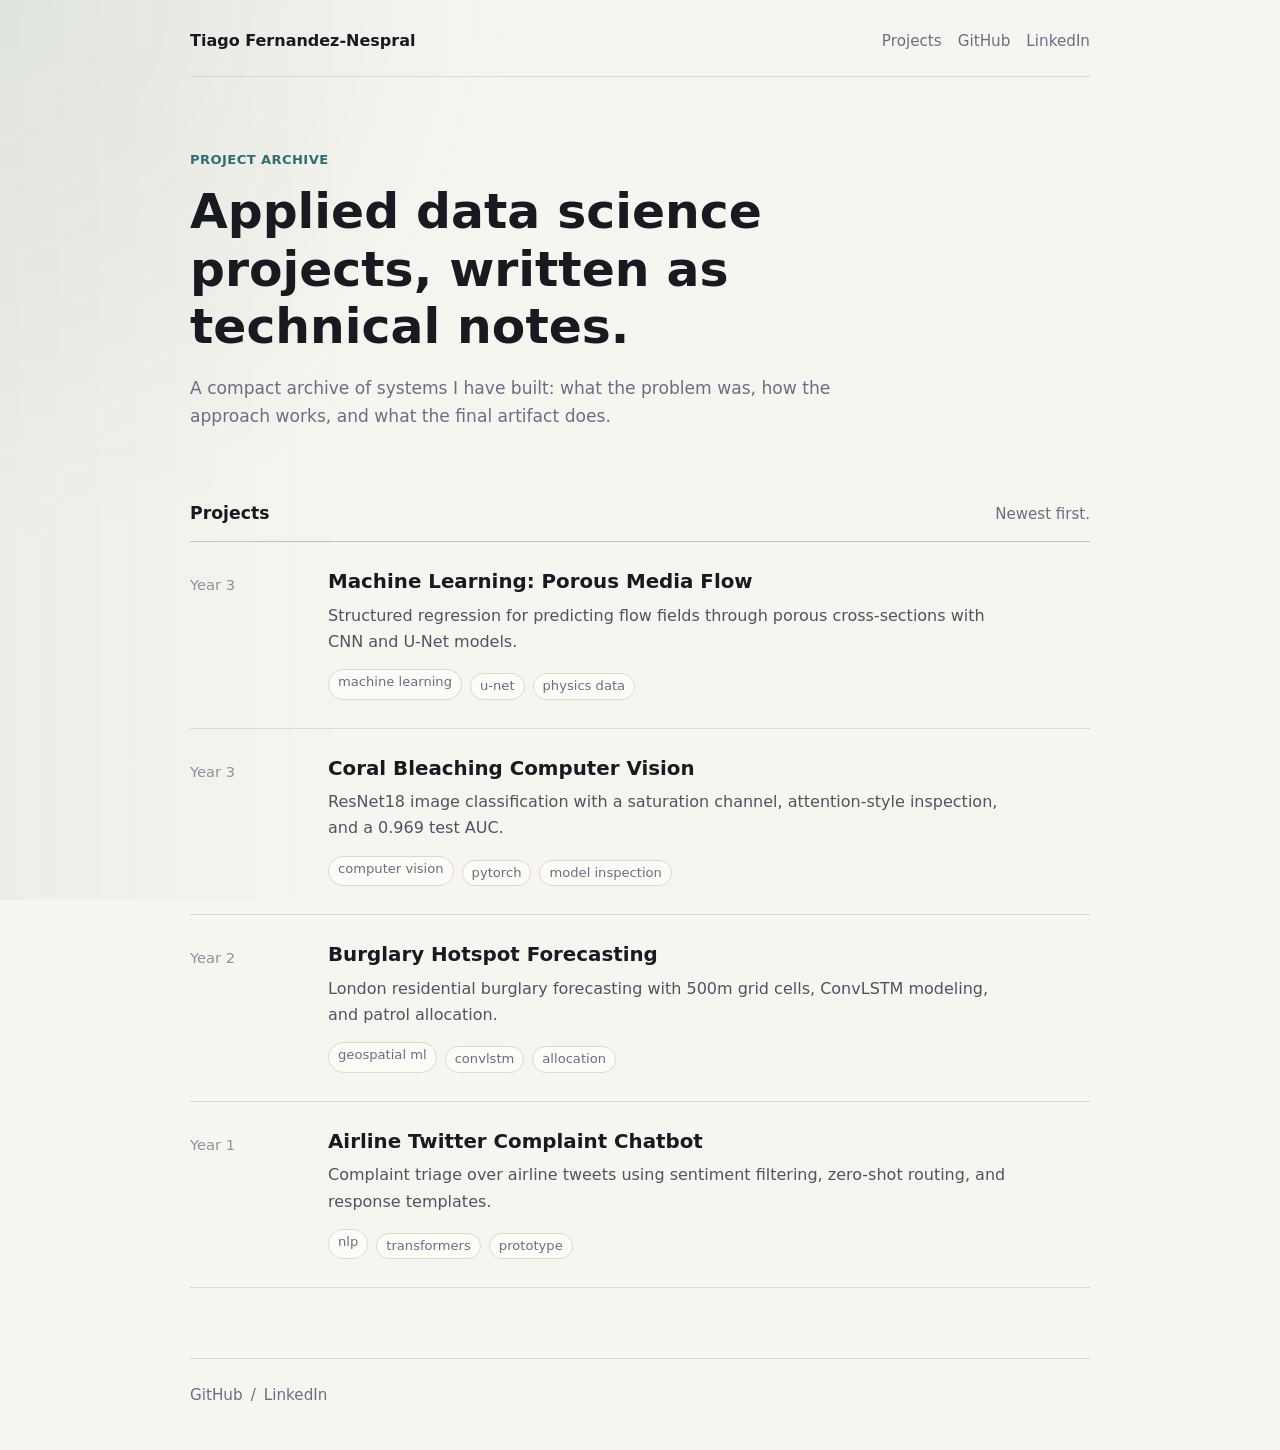
==== commit db307961: "Polish minimal project archive UI" ====
--- a/index.html
+++ b/index.html
@@ -18,77 +18,84 @@
   </header>
 
   <main>
-    <article class="intro">
-      <h1>Welcome</h1>
+    <section class="intro" aria-labelledby="intro-title">
+      <p class="kicker">Project archive</p>
+      <h1 id="intro-title">Applied data science projects, written as technical notes.</h1>
       <p>
-        Hi. I am a Data Science student at TU/e. This site is a small archive of projects I have built:
-        applied ML systems, geospatial models, computer vision pipelines, and practical prototypes.
+        A compact archive of systems I have built: what the problem was, how the approach works,
+        and what the final artifact does.
       </p>
-      <p>Mostly notes on what the problem was, how the system works, and what I learned while building it.</p>
-    </article>
+    </section>
 
-    <section id="projects" class="project-index">
-      <h2>Projects</h2>
+    <section id="projects" class="projects" aria-labelledby="projects-title">
+      <div class="section-heading">
+        <h2 id="projects-title">Projects</h2>
+        <p>Newest first.</p>
+      </div>
 
-      <article class="project-row">
-        <time>Year 2</time>
-        <div>
-          <h3><a href="projects/twitter-chatbot.html">Airline Twitter Complaint Chatbot</a></h3>
-          <ul class="tags">
-            <li>nlp</li>
-            <li>side-project</li>
+      <article class="project">
+        <div class="project-time">Year 3</div>
+        <div class="project-main">
+          <h3><a href="projects/porous-media-flow.html">Machine Learning: Porous Media Flow</a></h3>
+          <p class="project-summary">
+            Structured regression for predicting flow fields through porous cross-sections with CNN and U-Net models.
+          </p>
+          <ul class="tags" aria-label="Project tags">
+            <li>machine learning</li>
+            <li>u-net</li>
+            <li>physics data</li>
           </ul>
-          <p>
-            A complaint-triage prototype that filters noisy airline tweets, classifies issue type, and drafts support-style responses.
-          </p>
         </div>
       </article>
 
-      <article class="project-row">
-        <time>Year 3</time>
-        <div>
-          <h3><a href="projects/burglary-hotspot.html">Burglary Hotspot Forecasting</a></h3>
-          <ul class="tags">
-            <li>academic</li>
-            <li>geospatial-ml</li>
+      <article class="project">
+        <div class="project-time">Year 3</div>
+        <div class="project-main">
+          <h3><a href="projects/coral-bleaching.html">Coral Bleaching Computer Vision</a></h3>
+          <p class="project-summary">
+            ResNet18 image classification with a saturation channel, attention-style inspection, and a 0.969 test AUC.
+          </p>
+          <ul class="tags" aria-label="Project tags">
+            <li>computer vision</li>
+            <li>pytorch</li>
+            <li>model inspection</li>
           </ul>
-          <p>
-            A London residential burglary forecasting system using 500m grid cells, ConvLSTM modeling, and patrol allocation.
-          </p>
         </div>
       </article>
 
-      <article class="project-row">
-        <time>Year 4</time>
-        <div>
-          <h3><a href="projects/coral-bleaching.html">Coral Bleaching Computer Vision</a></h3>
-          <ul class="tags">
-            <li>computer-vision</li>
-            <li>pytorch</li>
+      <article class="project">
+        <div class="project-time">Year 2</div>
+        <div class="project-main">
+          <h3><a href="projects/burglary-hotspot.html">Burglary Hotspot Forecasting</a></h3>
+          <p class="project-summary">
+            London residential burglary forecasting with 500m grid cells, ConvLSTM modeling, and patrol allocation.
+          </p>
+          <ul class="tags" aria-label="Project tags">
+            <li>geospatial ml</li>
+            <li>convlstm</li>
+            <li>allocation</li>
           </ul>
-          <p>
-            A ResNet18 image-classification pipeline adapted with a saturation channel and attention-style inspection outputs.
-          </p>
         </div>
       </article>
 
-      <article class="project-row">
-        <time>Year 4</time>
-        <div>
-          <h3><a href="projects/porous-media-flow.html">Machine Learning: Porous Media Flow</a></h3>
-          <ul class="tags">
-            <li>machine-learning</li>
-            <li>u-net</li>
+      <article class="project">
+        <div class="project-time">Year 1</div>
+        <div class="project-main">
+          <h3><a href="projects/twitter-chatbot.html">Airline Twitter Complaint Chatbot</a></h3>
+          <p class="project-summary">
+            Complaint triage over airline tweets using sentiment filtering, zero-shot routing, and response templates.
+          </p>
+          <ul class="tags" aria-label="Project tags">
+            <li>nlp</li>
+            <li>transformers</li>
+            <li>prototype</li>
           </ul>
-          <p>
-            A structured regression project predicting flow fields through porous cross-sections with CNN and U-Net models.
-          </p>
         </div>
       </article>
     </section>
   </main>
 
-  <footer>
+  <footer class="site-footer">
     <a href="https://github.com/Tne-5">GitHub</a>
     <span>/</span>
     <a href="https://www.linkedin.com/in/tnespral/">LinkedIn</a>
--- a/styles.css
+++ b/styles.css
@@ -1,11 +1,15 @@
 :root {
   color-scheme: light;
-  --bg: #fbfaf7;
-  --ink: #202124;
-  --muted: #6b7280;
-  --line: #dedbd2;
-  --link: #2764b5;
-  --code-bg: #f1f3f5;
+  --bg: #f7f5ef;
+  --paper: #fffefa;
+  --ink: #171a21;
+  --muted: #667085;
+  --faint: #8b93a1;
+  --line: #ded8cb;
+  --line-strong: #c8c0b2;
+  --accent: #2f6f73;
+  --accent-soft: #e5f0ee;
+  --code-bg: #f0eee8;
 }
 
 * {
@@ -17,18 +21,26 @@
 }
 
 body {
-  margin: 0 auto;
-  max-width: 820px;
-  padding: 28px 24px 48px;
+  margin: 0;
   background: var(--bg);
   color: var(--ink);
-  font-family: ui-sans-serif, system-ui, -apple-system, BlinkMacSystemFont, "Segoe UI", sans-serif;
+  font-family: Inter, ui-sans-serif, system-ui, -apple-system, BlinkMacSystemFont, "Segoe UI", sans-serif;
   font-size: 16px;
   line-height: 1.65;
 }
 
+body::before {
+  content: "";
+  position: fixed;
+  inset: 0;
+  pointer-events: none;
+  background:
+    radial-gradient(circle at top left, rgba(47, 111, 115, 0.08), transparent 34rem),
+    linear-gradient(90deg, rgba(23, 26, 33, 0.035), transparent 22rem);
+}
+
 a {
-  color: var(--link);
+  color: var(--accent);
   text-decoration-thickness: 1px;
   text-underline-offset: 3px;
 }
@@ -37,232 +49,345 @@
   color: var(--ink);
 }
 
+.site-header,
+main,
+.site-footer {
+  position: relative;
+  width: min(100% - 40px, 900px);
+  margin: 0 auto;
+}
+
 .site-header {
+  display: flex;
+  align-items: center;
+  justify-content: space-between;
+  gap: 20px;
+  padding: 28px 0 22px;
+  border-bottom: 1px solid var(--line);
+}
+
+.site-title {
+  color: var(--ink);
+  font-size: 1rem;
+  font-weight: 760;
+  text-decoration: none;
+}
+
+nav {
+  display: flex;
+  align-items: center;
+  gap: 16px;
+  flex-wrap: wrap;
+  font-size: 0.95rem;
+}
+
+nav a {
+  color: var(--muted);
+  text-decoration: none;
+}
+
+nav a:hover {
+  color: var(--ink);
+}
+
+main {
+  padding: 72px 0 0;
+}
+
+.intro {
+  max-width: 720px;
+  margin-bottom: 72px;
+}
+
+.kicker {
+  margin: 0 0 12px;
+  color: var(--accent);
+  font-size: 0.82rem;
+  font-weight: 760;
+  letter-spacing: 0.03em;
+  text-transform: uppercase;
+}
+
+h1,
+h2,
+h3 {
+  margin: 0;
+  line-height: 1.18;
+  letter-spacing: 0;
+}
+
+h1 {
+  max-width: 760px;
+  font-size: 3.05rem;
+  font-weight: 820;
+}
+
+h2 {
+  font-size: 1.08rem;
+  font-weight: 780;
+}
+
+h3 {
+  font-size: 1.24rem;
+  font-weight: 760;
+}
+
+p {
+  margin: 0;
+}
+
+.intro p:not(.kicker) {
+  max-width: 700px;
+  margin-top: 18px;
+  color: var(--muted);
+  font-size: 1.07rem;
+}
+
+.section-heading {
   display: flex;
   justify-content: space-between;
   gap: 18px;
   align-items: baseline;
-  margin-bottom: 54px;
-}
-
-.site-title {
-  color: var(--ink);
-  font-weight: 700;
+  padding-bottom: 14px;
+  border-bottom: 1px solid var(--line-strong);
+}
+
+.section-heading p {
+  color: var(--muted);
+  font-size: 0.94rem;
+}
+
+.projects {
+  margin-bottom: 70px;
+}
+
+.project {
+  display: grid;
+  grid-template-columns: 110px minmax(0, 1fr);
+  gap: 28px;
+  padding: 28px 0;
+  border-bottom: 1px solid var(--line);
+}
+
+.project-time {
+  color: var(--faint);
+  font-size: 0.92rem;
+  padding-top: 3px;
+  white-space: nowrap;
+}
+
+.project-main {
+  max-width: 680px;
+}
+
+.project h3 a {
+  color: var(--ink);
   text-decoration: none;
 }
 
-nav {
-  display: flex;
-  gap: 14px;
+.project h3 a:hover {
+  color: var(--accent);
+}
+
+.project-summary {
+  margin-top: 9px;
+  color: #4b5563;
+}
+
+.tags {
+  display: flex;
   flex-wrap: wrap;
-  color: var(--muted);
-  font-size: 0.95rem;
-}
-
-nav a {
-  color: var(--muted);
-  text-decoration: none;
-}
-
-main {
-  min-height: 65vh;
-}
-
-h1,
-h2,
-h3 {
-  line-height: 1.2;
-  letter-spacing: 0;
-}
-
-h1 {
-  margin: 0 0 12px;
-  font-size: 2.1rem;
-}
-
-h2 {
-  margin: 46px 0 18px;
-  font-size: 1.45rem;
-}
-
-h3 {
-  margin: 0;
-  font-size: 1.1rem;
-}
-
-p {
-  margin: 0 0 14px;
-}
-
-.intro {
-  margin-bottom: 42px;
-}
-
-.intro p,
-.post-meta,
-.project-row time,
-.tags,
-figcaption,
-footer {
-  color: var(--muted);
-}
-
-.project-index h2 {
-  border-bottom: 1px solid var(--line);
-  padding-bottom: 8px;
-}
-
-.project-row {
-  display: grid;
-  grid-template-columns: 92px minmax(0, 1fr);
-  gap: 22px;
-  padding: 22px 0;
-  border-bottom: 1px solid var(--line);
-}
-
-.project-row time {
-  font-size: 0.92rem;
-}
-
-.project-row p {
-  margin-top: 6px;
-}
-
-.tags {
+  gap: 8px;
+  margin: 14px 0 0;
+  padding: 0;
+  list-style: none;
+}
+
+.tags li {
+  border: 1px solid var(--line);
+  border-radius: 999px;
+  background: rgba(255, 254, 250, 0.64);
+  color: var(--muted);
+  padding: 3px 9px;
+  font-size: 0.82rem;
+  line-height: 1.4;
+}
+
+.site-footer {
   display: flex;
   gap: 8px;
   flex-wrap: wrap;
-  margin: 6px 0 0;
-  padding: 0;
-  list-style: none;
-  font-size: 0.88rem;
-}
-
-.tags li::before {
-  content: "#";
+  padding: 24px 0 42px;
+  border-top: 1px solid var(--line);
+  color: var(--muted);
+  font-size: 0.95rem;
+}
+
+.site-footer a {
+  color: var(--muted);
+  text-decoration: none;
+}
+
+.site-footer a:hover {
+  color: var(--ink);
 }
 
 .post-header {
-  margin-bottom: 34px;
+  margin-bottom: 40px;
 }
 
 .post-meta {
-  margin: 4px 0 14px;
+  margin-top: 10px;
+  color: var(--muted);
+}
+
+.post-links {
+  display: flex;
+  flex-wrap: wrap;
+  gap: 12px;
+  margin-top: 18px;
+}
+
+.post-links a {
+  font-weight: 700;
+}
+
+article > p,
+article > .callout,
+article > figure,
+article > table,
+article > pre,
+article > ul,
+article > ol,
+article > hr {
+  max-width: 760px;
+}
+
+article > p + p {
+  margin-top: 14px;
+}
+
+article h2 {
+  max-width: 760px;
+  margin: 44px 0 12px;
+  padding-top: 2px;
+  font-size: 1.35rem;
+}
+
+.callout {
+  margin-top: 20px;
+  border-left: 3px solid var(--accent);
+  background: rgba(229, 240, 238, 0.6);
+  padding: 12px 14px;
+  color: #334155;
+}
+
+figure {
+  margin: 20px 0 0;
+}
+
+figcaption {
+  margin-top: 8px;
+  color: var(--muted);
+  font-size: 0.92rem;
+}
+
+pre,
+code {
+  font-family: ui-monospace, SFMono-Regular, Consolas, "Liberation Mono", monospace;
+}
+
+pre {
+  overflow-x: auto;
+  border: 1px solid var(--line);
+  border-radius: 8px;
+  background: var(--code-bg);
+  padding: 16px;
+  line-height: 1.5;
+}
+
+code {
+  font-size: 0.92rem;
+}
+
+table {
+  width: 100%;
+  border-collapse: collapse;
+  margin: 18px 0 0;
   font-size: 0.95rem;
 }
 
-.post-links {
-  display: flex;
-  gap: 12px;
-  flex-wrap: wrap;
-  margin-top: 16px;
-}
-
-.post-links a {
-  font-weight: 650;
-}
-
-.callout {
-  border-left: 3px solid var(--line);
-  padding-left: 16px;
-  color: #374151;
+th,
+td {
+  border-bottom: 1px solid var(--line);
+  padding: 10px 8px;
+  text-align: left;
+  vertical-align: top;
+}
+
+th {
+  color: var(--muted);
+  font-weight: 720;
+}
+
+ul,
+ol {
+  padding-left: 22px;
+}
+
+li + li {
+  margin-top: 4px;
 }
 
 hr {
   border: 0;
   border-top: 1px solid var(--line);
-  margin: 34px 0;
-}
-
-figure {
-  margin: 24px 0;
-}
-
-.diagram {
-  border: 1px solid var(--line);
-  background: #fff;
-  padding: 16px;
-  overflow-x: auto;
-}
-
-figcaption {
-  margin-top: 8px;
-  font-size: 0.9rem;
-}
-
-pre,
-code {
-  font-family: ui-monospace, SFMono-Regular, Consolas, "Liberation Mono", monospace;
-}
-
-pre {
-  overflow-x: auto;
-  border: 1px solid var(--line);
-  background: var(--code-bg);
-  padding: 14px;
-  border-radius: 6px;
-  line-height: 1.45;
-}
-
-code {
-  font-size: 0.92rem;
-}
-
-table {
-  width: 100%;
-  border-collapse: collapse;
-  margin: 20px 0;
-  font-size: 0.95rem;
-}
-
-th,
-td {
-  border-bottom: 1px solid var(--line);
-  padding: 8px 6px;
-  text-align: left;
-  vertical-align: top;
-}
-
-th {
-  color: var(--muted);
-  font-weight: 650;
-}
-
-ul,
-ol {
-  padding-left: 22px;
-}
-
-li + li {
-  margin-top: 4px;
-}
-
-footer {
-  margin-top: 56px;
-  padding-top: 18px;
-  border-top: 1px solid var(--line);
-  display: flex;
-  gap: 8px;
-  flex-wrap: wrap;
-  font-size: 0.95rem;
-}
-
-@media (max-width: 620px) {
-  body {
-    padding: 22px 18px 40px;
-  }
-
+  margin: 42px 0 18px;
+}
+
+@media (max-width: 720px) {
   .site-header,
-  .project-row {
+  main,
+  .site-footer {
+    width: min(100% - 32px, 900px);
+  }
+
+  .site-header {
+    align-items: flex-start;
+    flex-direction: column;
+    gap: 8px;
+  }
+
+  main {
+    padding-top: 46px;
+  }
+
+  .intro {
+    margin-bottom: 52px;
+  }
+
+  h1 {
+    font-size: 2.25rem;
+  }
+
+  .section-heading {
+    align-items: flex-start;
+    flex-direction: column;
+    gap: 4px;
+  }
+
+  .project {
+    grid-template-columns: 1fr;
+    gap: 8px;
+    padding: 24px 0;
+  }
+
+  .project-time {
+    padding-top: 0;
+  }
+
+  table {
     display: block;
-  }
-
-  nav {
-    margin-top: 8px;
-  }
-
-  .project-row time {
-    display: block;
-    margin-bottom: 6px;
-  }
-}
+    overflow-x: auto;
+  }
+}
